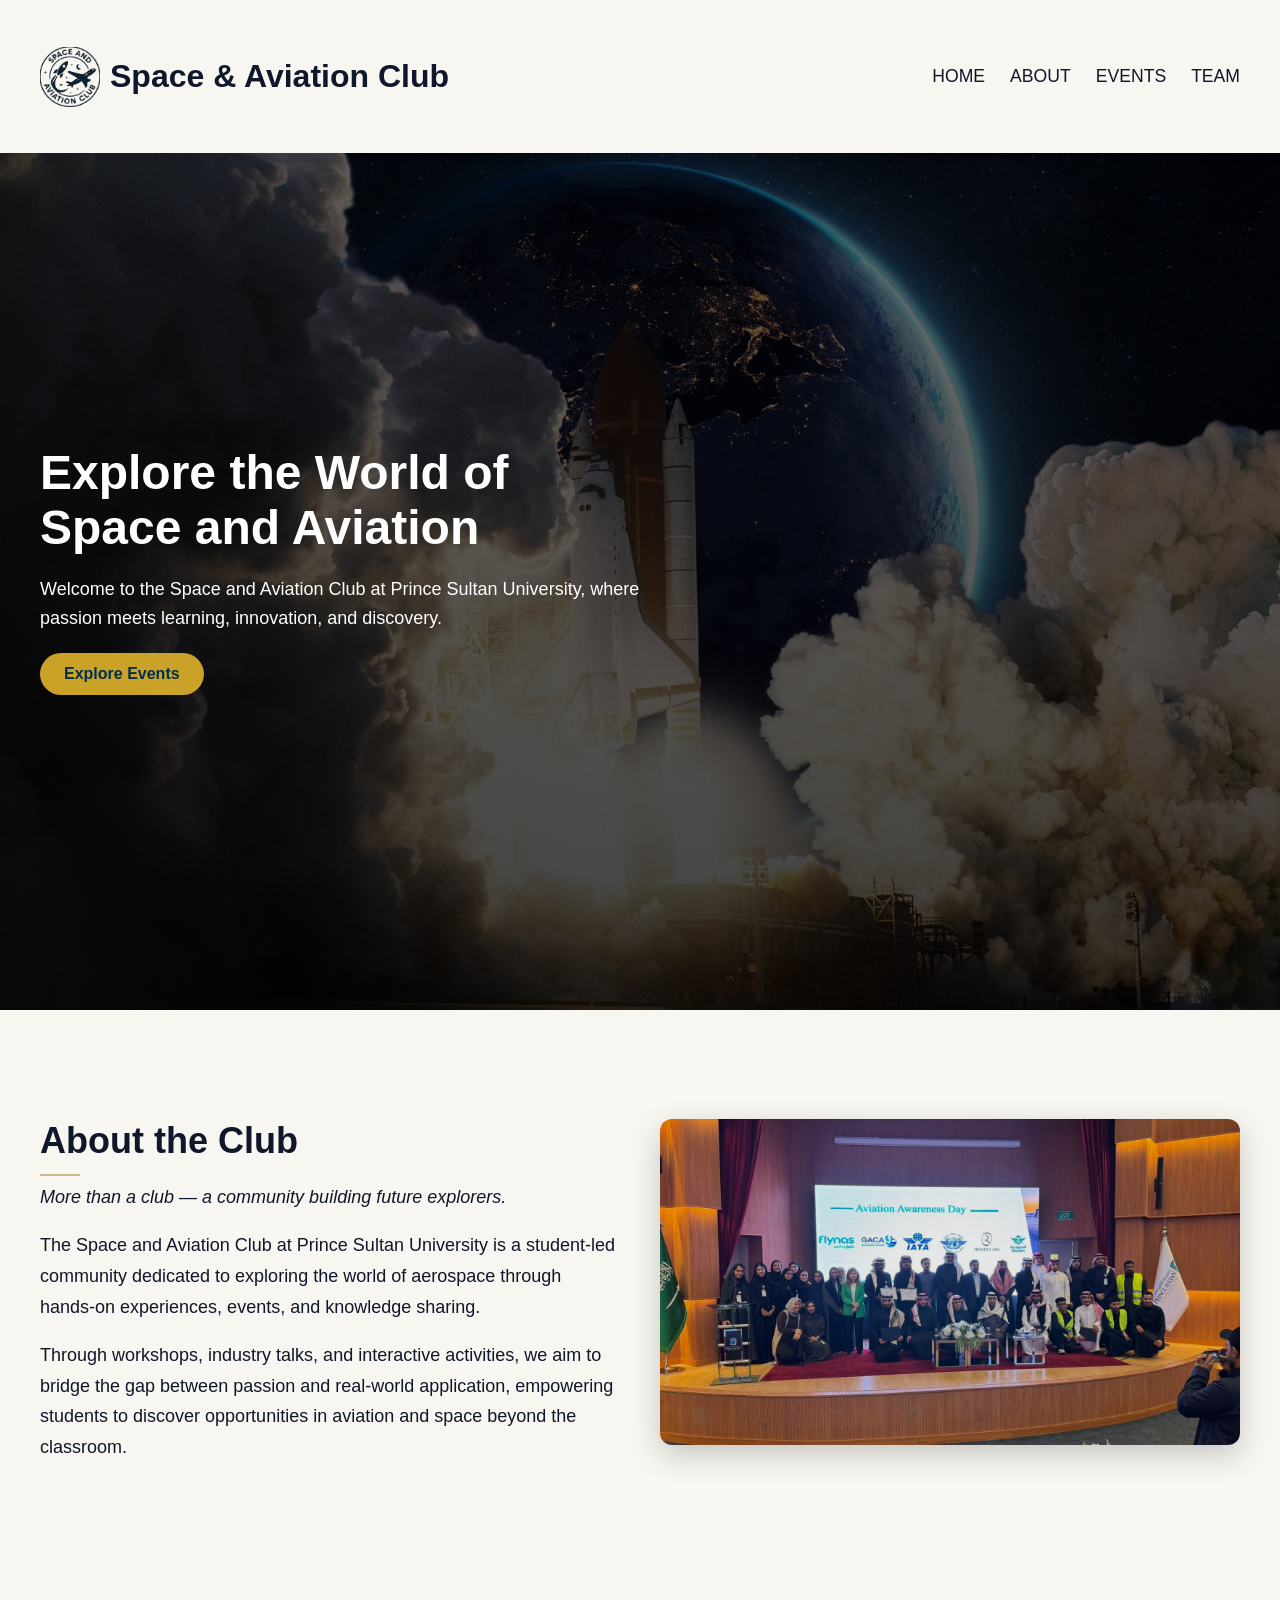
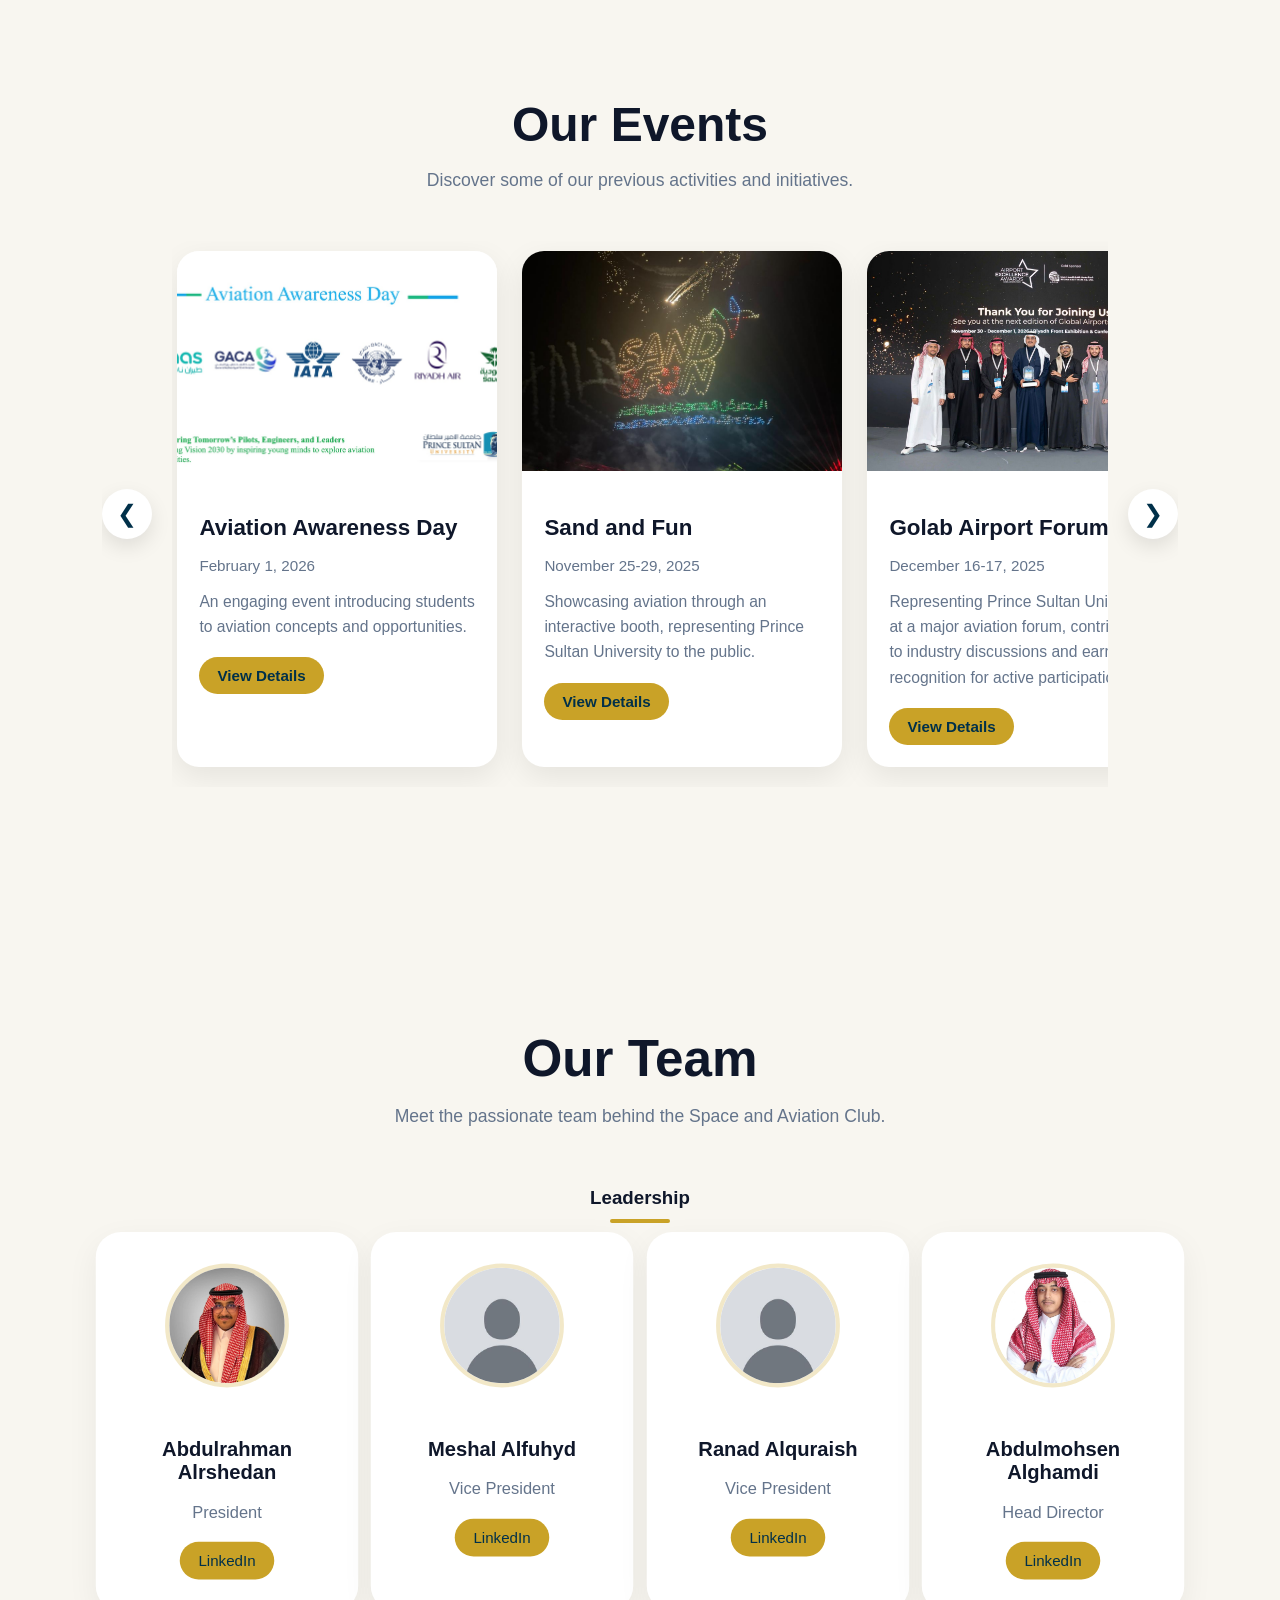
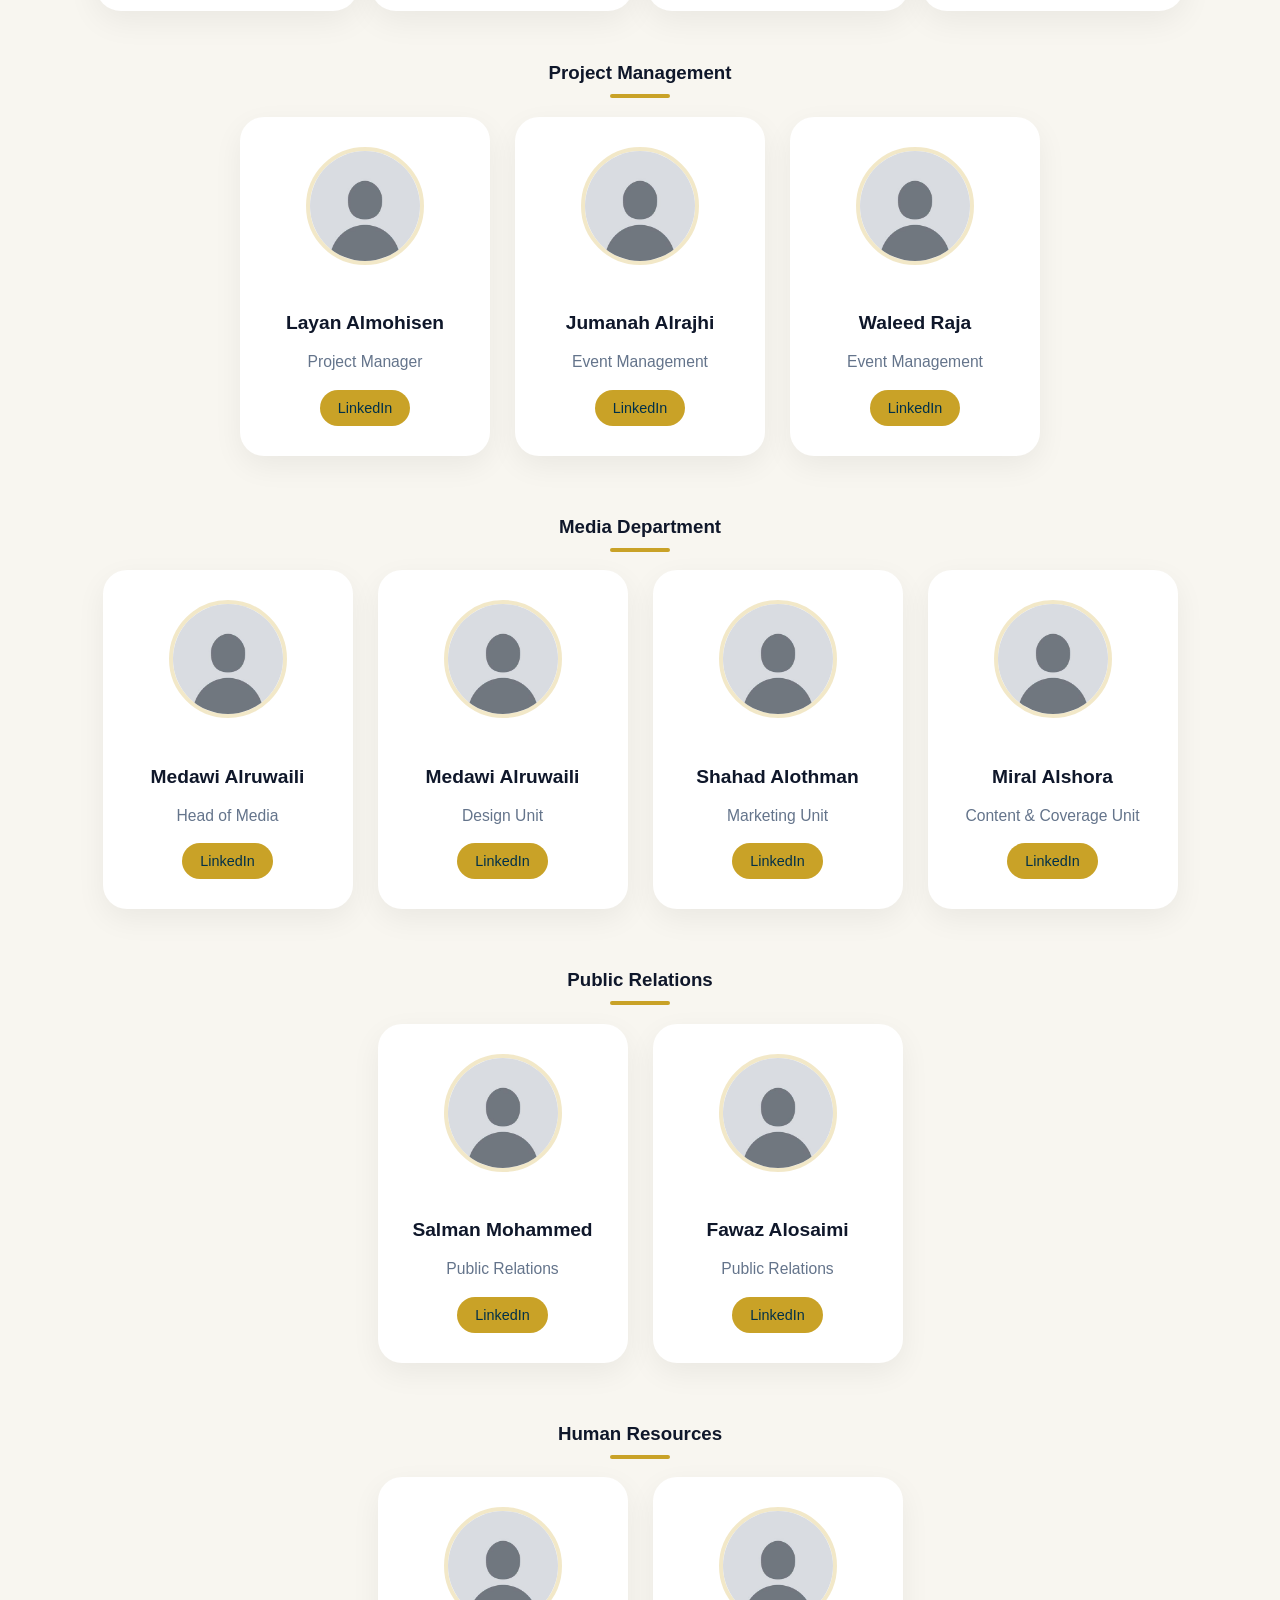
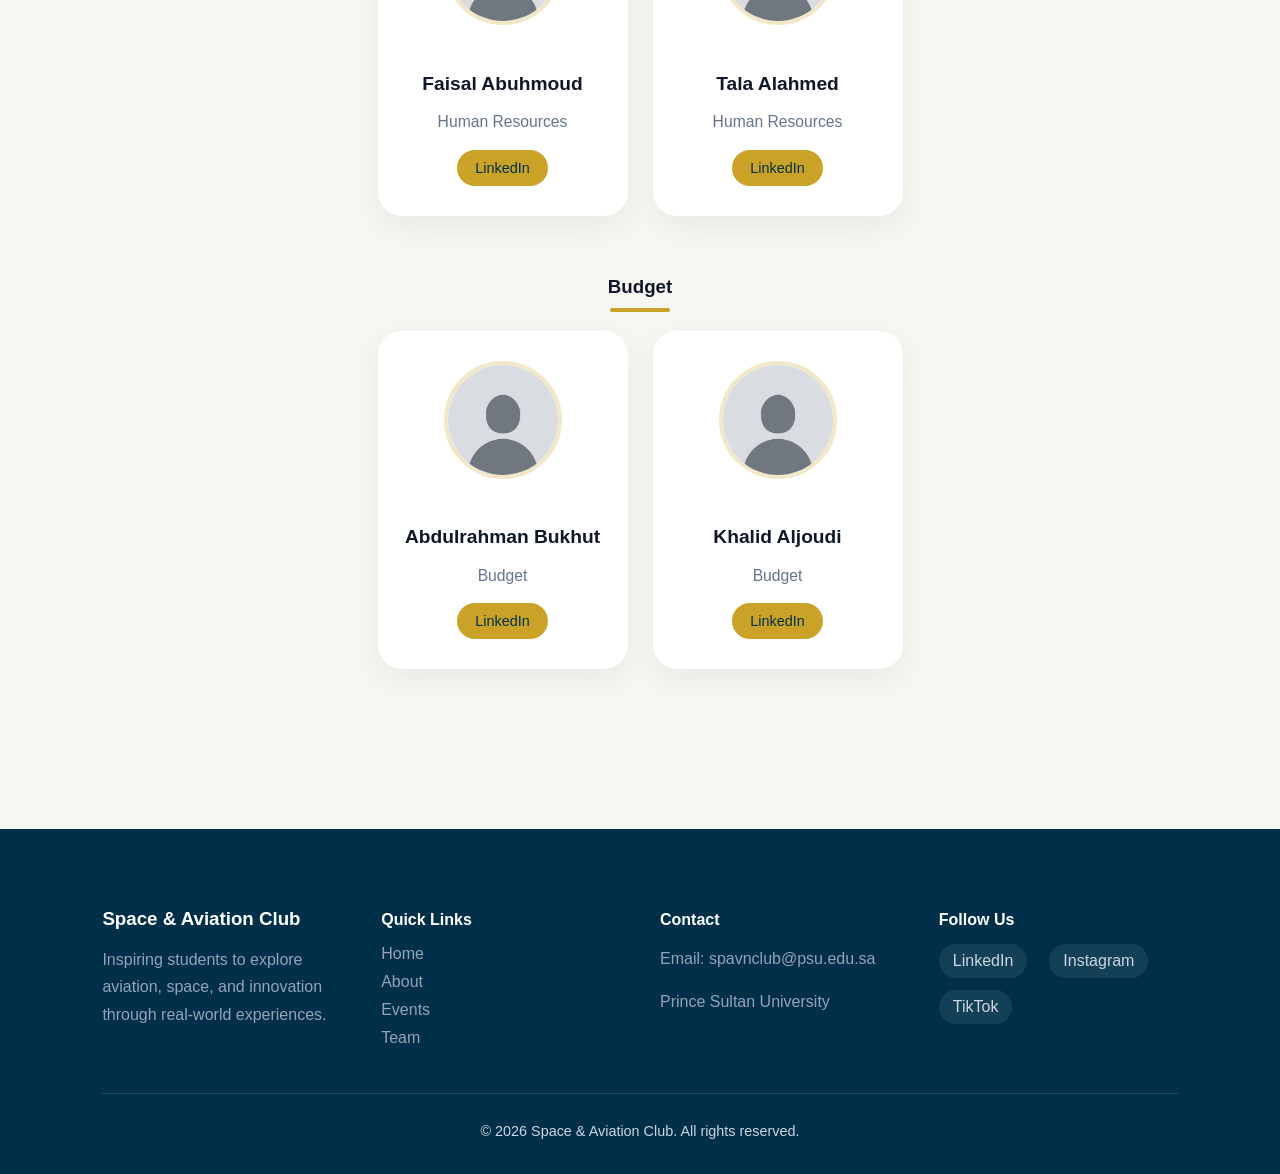
==== index.html @ d1fbcaea "Add files via upload" ====
<!DOCTYPE html>
<html lang="en">

<head>
    <meta charset="UTF-8">

    <meta name="viewport" content="width=device-width, initial-scale=1.0">
    <title>SPAVN-CLUB</title>
    <link rel="stylesheet" href="css/style.css">

</head>

<body>
    <header>
        <nav>
            <h1 class="site-title">
                <img src="images/Club's Logo org.png" alt="Space & Aviation Club Logo" class="site-logo">
                Space & Aviation Club
            </h1>

            <div class="menu-toggle" id="menu-toggle">
                ☰
            </div>

            <ul class="nav-links" id="nav-links">
                <li><a href="#hero">HOME</a></li>
                <li><a href="#about">ABOUT</a></li>
                <li><a href="#events">EVENTS</a></li>
                <li><a href="#team">TEAM</a></li>
            </ul>

        </nav>
    </header>

    <section id="hero">
        <div class="hero-content">
            <h2>Explore the World of Space and Aviation</h2>
            <p>
                Welcome to the Space and Aviation Club at Prince Sultan University,
                where passion meets learning, innovation, and discovery.
            </p>
            <a href="#events" class="btn">Explore Events</a>
        </div>
    </section>

    <section id="about">
        <div class="about-text hidden">
            <h2>About the Club</h2>

            <p class="tagline">
                More than a club — a community building future explorers.
            </p>

            <p>
                The Space and Aviation Club at Prince Sultan University is a student-led community dedicated to
                exploring the world of aerospace through hands-on experiences, events, and knowledge sharing.
            </p>

            <p>
                Through workshops, industry talks, and interactive activities, we aim to bridge the gap between passion
                and real-world application, empowering students to discover opportunities in aviation and space beyond
                the classroom.
            </p>
        </div>

        <div class="about-image hidden">
            <img src="images/main.jpeg" alt="About Space and Aviation Club">
        </div>
    </section>




    <section id="events" class="events-section c">
        <h2>Our Events</h2>
        <p class="section-subtitle">Discover some of our previous activities and initiatives.</p>

        <div class="events-wrapper">
            <button class="slider-btn prev-btn">&#10094;</button>

            <div class="events-track hidden">
                <a href="events/aviation-awareness-day.html" class="event-card">
                    <img src="images/poster awr.jpeg" alt="Aviation Awareness Day">
                    <div class="event-card-content">
                        <h3>Aviation Awareness Day</h3>
                        <p class="event-date">February 1, 2026</p>
                        <p class="event-description">
                            An engaging event introducing students to aviation concepts and opportunities.
                        </p>
                        <span class="event-link">View Details</span>
                    </div>
                </a>

                <a href="events/sand-fun.html" class="event-card">
                    <img src="images/sd2.jpeg" alt="Sand and Fun">
                    <div class="event-card-content">
                        <h3>Sand and Fun</h3>
                        <p class="event-date">November 25-29, 2025</p>
                        <p class="event-description">
                            Showcasing aviation through an interactive booth, representing Prince Sultan University to
                            the public. </p>
                        <span class="event-link">View Details</span>
                    </div>
                </a>

                <a href="events/airport-forum.html" class="event-card">
                    <img src="images/event1.jpeg" alt="Airport Forum">
                    <div class="event-card-content">
                        <h3>Golab Airport Forum</h3>
                        <p class="event-date">December 16-17, 2025</p>
                        <p class="event-description">
                            Representing Prince Sultan University at a major aviation forum, contributing to industry
                            discussions and earning recognition for active participation. </p>
                        <span class="event-link">View Details</span>
                    </div>
                </a>

                <a href="events/airport-visit.html" class="event-card">
                    <img src="images/airport.jpg" alt="Riyadh Airport Visit">
                    <div class="event-card-content">
                        <h3>King Khalid Airport Visit</h3>
                        <p class="event-date">November 11-12, 2025</p>
                        <p class="event-description">
                            Exploring airport operations with exclusive access to the control tower and key operational
                            facilities.
                        </p>
                        <span class="event-link">View Details</span>
                    </div>
                </a>
            </div>

            <button class="slider-btn next-btn">&#10095;</button>
        </div>
    </section>



    <section id="team" class="team-section ">
        <div class="team-header">
            <h2>Our Team</h2>
            <p class="section-subtitle">
                Meet the passionate team behind the Space and Aviation Club.
            </p>
        </div>

        <div class="team-group hidden">
            <h3 class="team-group-title">Leadership</h3>
            <div class="team-grid leadership-grid">
                <div class="team-card">
                    <img src="images/ee.jpeg" alt="President" class="team-avatar">
                    <h4>Abdulrahman Alrshedan</h4>
                    <p class="team-role">President</p>
                    <a href="https://www.linkedin.com/in/abdulrahman-alrshedan-b9b531368?utm_source=share&utm_campaign=share_via&utm_content=profile&utm_medium=ios_app"
                        target="_blank" class="linkedin-link">LinkedIn</a>
                </div>

                <div class="team-card">
                    <img src="images/team-placeholder.jpg" alt="Vice President" class="team-avatar">
                    <h4>Meshal Alfuhyd</h4>
                    <p class="team-role">Vice President</p>
                    <a href="#" target="_blank" class="linkedin-link">LinkedIn</a>
                </div>

                <div class="team-card">
                    <img src="images/team-placeholder.jpg" alt="Vice President" class="team-avatar">
                    <h4>Ranad Alquraish</h4>
                    <p class="team-role">Vice President</p>
                    <a href="#" target="_blank" class="linkedin-link">LinkedIn</a>
                </div>

                <div class="team-card">
                    <img src="images/Me.jpeg" alt="Head Director" class="team-avatar">
                    <h4>Abdulmohsen Alghamdi</h4>
                    <p class="team-role">Head Director</p>
                    <a href="https://www.linkedin.com/in/abdulmohsen-alghamdi-7312242b2" target="_blank"
                        class="linkedin-link">LinkedIn</a>
                </div>
            </div>
        </div>

        <div class="team-group hidden">
            <h3 class="team-group-title">Project Management</h3>
            <div class="team-grid">
                <div class="team-card">
                    <img src="images/team-placeholder.jpg" alt="Project Manager" class="team-avatar">
                    <h4>Layan Almohisen</h4>
                    <p class="team-role">Project Manager</p>
                    <a href="https://www.linkedin.com/in/layan-almohisen-ab3aa93a6/" target="_blank"
                        class="linkedin-link">LinkedIn</a>
                </div>

                <div class="team-card">
                    <img src="images/team-placeholder.jpg" alt="Event Management" class="team-avatar">
                    <h4>Jumanah Alrajhi</h4>
                    <p class="team-role">Event Management</p>
                    <a href="#" target="_blank" class="linkedin-link">LinkedIn</a>
                </div>

                <div class="team-card">
                    <img src="images/team-placeholder.jpg" alt="Event Management" class="team-avatar">
                    <h4>Waleed Raja</h4>
                    <p class="team-role">Event Management</p>
                    <a href="#" target="_blank" class="linkedin-link">LinkedIn</a>
                </div>
            </div>
        </div>

        <div class="team-group hidden">
            <h3 class="team-group-title">Media Department</h3>
            <div class="team-grid">
                <div class="team-card">
                    <img src="images/team-placeholder.jpg" alt="Head of Media" class="team-avatar">
                    <h4>Medawi Alruwaili</h4>
                    <p class="team-role">Head of Media</p>
                    <a href="#" target="_blank" class="linkedin-link">LinkedIn</a>
                </div>

                <div class="team-card">
                    <img src="images/team-placeholder.jpg" alt="Design Unit" class="team-avatar">
                    <h4>Medawi Alruwaili</h4>
                    <p class="team-role">Design Unit</p>
                    <a href="#" target="_blank" class="linkedin-link">LinkedIn</a>
                </div>

                <div class="team-card">
                    <img src="images/team-placeholder.jpg" alt="Marketing Unit" class="team-avatar">
                    <h4>Shahad Alothman</h4>
                    <p class="team-role">Marketing Unit</p>
                    <a href="#" target="_blank" class="linkedin-link">LinkedIn</a>
                </div>

                <div class="team-card">
                    <img src="images/team-placeholder.jpg" alt="Content and Coverage Unit" class="team-avatar">
                    <h4>Miral Alshora</h4>
                    <p class="team-role">Content & Coverage Unit</p>
                    <a href=" https://www.linkedin.com/in/miral-alshora-6906b33a5?utm_source=share_via&utm_content=profile&utm_medium=member_ios"
                        target="_blank" class="linkedin-link">LinkedIn</a>
                </div>
            </div>
        </div>

        <div class="team-group hidden">
            <h3 class="team-group-title">Public Relations</h3>
            <div class="team-grid">
                <div class="team-card">
                    <img src="images/team-placeholder.jpg" alt="Public Relations" class="team-avatar">
                    <h4>Salman Mohammed</h4>
                    <p class="team-role">Public Relations</p>
                    <a href="#" target="_blank" class="linkedin-link">LinkedIn</a>
                </div>

                <div class="team-card">
                    <img src="images/team-placeholder.jpg" alt="Public Relations" class="team-avatar">
                    <h4>Fawaz Alosaimi</h4>
                    <p class="team-role">Public Relations</p>
                    <a href="#" target="_blank" class="linkedin-link">LinkedIn</a>
                </div>
            </div>
        </div>

        <div class="team-group hidden">
            <h3 class="team-group-title">Human Resources</h3>
            <div class="team-grid">
                <div class="team-card">
                    <img src="images/team-placeholder.jpg" alt="Human Resources" class="team-avatar">
                    <h4>Faisal Abuhmoud</h4>
                    <p class="team-role">Human Resources</p>
                    <a href="#" target="_blank" class="linkedin-link">LinkedIn</a>
                </div>

                <div class="team-card">
                    <img src="images/team-placeholder.jpg" alt="Human Resources" class="team-avatar">
                    <h4>Tala Alahmed</h4>
                    <p class="team-role">Human Resources</p>
                    <a href="#" target="_blank" class="linkedin-link">LinkedIn</a>
                </div>
            </div>
        </div>

        <div class="team-group hidden">
            <h3 class="team-group-title">Budget</h3>
            <div class="team-grid">
                <div class="team-card">
                    <img src="images/team-placeholder.jpg" alt="Budget" class="team-avatar">
                    <h4>Abdulrahman Bukhut</h4>
                    <p class="team-role">Budget</p>
                    <a href="#" target="_blank" class="linkedin-link">LinkedIn</a>
                </div>

                <div class="team-card">
                    <img src="images/team-placeholder.jpg" alt="Budget" class="team-avatar">
                    <h4>Khalid Aljoudi</h4>
                    <p class="team-role">Budget</p>
                    <a href="#" target="_blank" class="linkedin-link">LinkedIn</a>
                </div>
            </div>
        </div>


    </section>
    <footer class="footer">
        <div class="footer-container">

            <div class="footer-col">
                <h3>Space & Aviation Club</h3>
                <p>
                    Inspiring students to explore aviation, space, and innovation through real-world experiences.
                </p>
            </div>

            <div class="footer-col">
                <h4>Quick Links</h4>
                <ul>
                    <li><a href="#hero">Home</a></li>
                    <li><a href="#about">About</a></li>
                    <li><a href="#events">Events</a></li>
                    <li><a href="#team">Team</a></li>
                </ul>
            </div>

            <div class="footer-col">
                <h4>Contact</h4>
                <p>Email: spavnclub@psu.edu.sa</p>
                <p>Prince Sultan University</p>
            </div>

            <div class="footer-col">
                <h4>Follow Us</h4>
                <div class="social-links">
                    <a href="https://www.linkedin.com/company/105137991" target="_blank" class="linkedIn">LinkedIn</a>
                    <a href="https://www.instagram.com/spavn.club?igsh=MXRrZzl1NjF4Mmxhbw==" target="_blank"
                        class="instagram">Instagram</a>
                    <a href="https://www.tiktok.com/@spavn.psu?_r=1&_t=ZS-95IEmHcjS3E" target="_blank"
                        class="tiktok">TikTok</a>
                </div>
            </div>

        </div>

        <div class="footer-bottom">
            <p>© 2026 Space & Aviation Club. All rights reserved.</p>
        </div>
    </footer>
    <script src="JS/script.js"></script>
</body>

</html>
---- css/style.css ----
:root {
  --primary: #003049;
  --bg-main: #FDF0D5;
  --accent: #C9A227;

  --text-dark: #0f172a;
  --text-light: #ffffff;
  --muted: #64748b;

  --card-bg: #ffffff;
  --section-bg: #f8f6f0;
  --footer-text: #e2e8f0;
  --footer-muted: #cbd5e1;
  --footer-soft: #94a3b8;
  --footer-border: rgba(255, 255, 255, 0.12);

  --shadow-soft: 0 10px 30px rgba(0, 0, 0, 0.08);
  --shadow-hover: 0 18px 35px rgba(0, 0, 0, 0.12);
}

.event-highlight {
  background: #f8f6f0;
  border-left: 4px solid #cbb98a;
  padding: 15px;
  margin: 20px 0;
  font-weight: 500;
}


.tagline {
  font-size: 1.1rem;
  font-weight: 500;
  color: #cbb98a;
  margin: 10px 0 25px;
  position: relative;
  font-style: italic;
}

.tagline::before {
  content: "";
  width: 40px;
  height: 2px;
  background: #cbb98a;
  position: absolute;
  top: -8px;
  left: 0;
}


nav {
  display: flex;
  justify-content: space-between;
  align-items: center;
  padding: 20px 40px;
  position: relative;
}

.site-title {
  display: flex;
  align-items: center;
  gap: 15px;
  font-size: 2rem;
  color: var(--text-dark);
}

.site-logo {
  width: 70px;
}

.nav-links {
  display: flex;
  gap: 25px;
  list-style: none;
}

.nav-links a {
  text-decoration: none;
  color: var(--text-dark);
  font-size: 1.1rem;
}

.menu-toggle {
  display: none;
  font-size: 2rem;
  cursor: pointer;
}
@media (max-width: 768px) {

  .menu-toggle {
    display: block;
  }

  .nav-links {
    display: none;
    flex-direction: column;
    position: absolute;
    top: 100%;
    right: 20px;
    background: #f8f6f0;
    padding: 20px;
    border-radius: 12px;
    width: 200px;
    gap: 15px;
    box-shadow: 0 10px 25px rgba(0,0,0,0.08);
  }

  .nav-links.active {
    display: flex;
  }

}


.hidden {
  opacity: 0;
  transform: translateY(30px);
}

.show {
  opacity: 1;
  transform: translateY(0);
  transition: all 0.6s ease;
}

nav {
  position: fixed;
  top: 0;
  left: 0;
  right: 0;
  width: 100%;
  box-sizing: border-box;
  z-index: 1000;
  background-color: var(--bg-main);
  box-shadow: 0 2px 10px rgba(0,0,0,0.05);
  padding: 20px 40px;
}

body {
  padding-top: 90px;
}

nav.scrolled {
   background-color: rgba(248, 246, 240, 0.85);
  backdrop-filter: blur(10px);
  box-shadow: 0 4px 20px rgba(0,0,0,0.08)
}
nav {
  transition: all 0.3s ease;
}


html {
  scroll-behavior: smooth;
}

body {
  margin: 0;
  font-family: Arial, sans-serif;
  background-color: var(--section-bg);
  color: var(--text-dark);
}

.site-title {
  display: flex;
  align-items: center;
  gap: 10px;
}

.site-logo {
  width: 60px;
  height: 60px;
  object-fit: contain;
}

ul {
  list-style: none;
  padding: 0;
}

nav ul {
  display: flex;
  gap: 20px;
}

a {
  text-decoration: none;
  color: var(--text-dark);
}

nav {
  display: flex;
  justify-content: space-between;
  align-items: center;
  padding: 20px 40px;
  background-color: var(--section-bg);
  
}

nav h1 {
  font-size: 24px;
  color: var(--primary);
}

nav a:hover {
  color: var(--accent);
}

#hero {
  padding: 100px 40px;
  min-height: 80vh;
  display: flex;
  align-items: center;
  background:
linear-gradient(rgba(0,0,0,0.55), rgba(0,0,0,0.75)),
    url("../images/hero.jpg");
  background-size: cover;
  background-position: center;
  color: var(--text-light);
}

.hero-content {
  max-width: 600px;
}

.hero-content h2 {
  font-size: 48px;
  margin-bottom: 20px;
}

.hero-content p {
  font-size: 18px;
  line-height: 1.6;
  margin-bottom: 20px;
}

.btn {
  display: inline-block;
  text-decoration: none;
  background-color: var(--accent);
  color: var(--primary);
  border-radius: 999px;
  padding: 12px 24px;
  font-weight: 600;
  transition: 0.3s;
}

.btn:hover {
  background-color: var(--primary);
  color: var(--text-light);
  transform: scale(1.05);
}

#about {
  display: flex;
  justify-content: space-between;
  align-items: center;
  gap: 40px;
  padding: 80px 40px;
}

.about-text {
  flex: 1;
}

.about-text h2 {
  font-size: 36px;
  margin-bottom: 20px;
  color: var(--text-dark);
}

.about-text p {
  font-size: 18px;
  line-height: 1.7;
  margin-bottom: 15px;
  color: var(--text-dark);
}

.about-image {
  flex: 1;
}

.about-image img {
  width: 100%;
  border-radius: 12px;
  filter: brightness(0.9);
  box-shadow: 0 10px 30px rgba(0, 0, 0, 0.2);
}

/* ======================
   Events Section
====================== */

.events-section {
  padding: 100px 8%;
  background: var(--section-bg);
}

.events-section h2 {
  text-align: center;
  font-size: 3rem;
  margin-bottom: 15px;
  color: var(--text-dark);
}

.section-subtitle {
  text-align: center;
  font-size: 1.1rem;
  color: var(--muted);
  margin-bottom: 50px;
}

.events-wrapper {
  display: flex;
  align-items: center;
  gap: 20px;
  overflow: hidden;
}

.events-track {
  display: flex;
  gap: 25px;
  overflow-x: auto;
  scroll-behavior: smooth;
  flex: 1;
  min-width: 0;
  padding: 10px 5px 20px;
}

.events-track::-webkit-scrollbar {
  height: 8px;
}

.events-track::-webkit-scrollbar-thumb {
  background: #cbb98a;
  border-radius: 20px;
}

.event-card {
  min-width: 320px;
  max-width: 320px;
  background: var(--card-bg);
  border-radius: 22px;
  overflow: hidden;
  text-decoration: none;
  color: inherit;
  box-shadow: var(--shadow-soft);
  transition: transform 0.3s ease, box-shadow 0.3s ease;
  flex-shrink: 0;
}

.event-card:hover {
  transform: translateY(-10px) scale(1.02);
  box-shadow: var(--shadow-hover);
}

.event-card img {
  width: 100%;
  height: 220px;
  object-fit: cover;
  display: block;
}

.event-card-content {
  padding: 22px;
}

.event-card-content h3 {
  font-size: 1.4rem;
  margin-bottom: 10px;
  color: var(--text-dark);
}

.event-date {
  font-size: 0.95rem;
  color: var(--muted);
  margin-bottom: 12px;
}

.event-description {
  font-size: 0.98rem;
  line-height: 1.6;
  color: var(--muted);
  margin-bottom: 18px;
}

.event-link {
  display: inline-block;
  padding: 10px 18px;
  border-radius: 999px;
  background-color: var(--accent);
  color: var(--primary);
  font-weight: 600;
  font-size: 0.95rem;
  transition: 0.3s;
}

.event-link:hover {
  background-color: var(--primary);
  color: var(--text-light);
  transform: scale(1.05);
}

.slider-btn {
  width: 50px;
  height: 50px;
  border: none;
  border-radius: 50%;
  background: var(--card-bg);
  color: var(--primary);
  font-size: 1.5rem;
  cursor: pointer;
  box-shadow: 0 8px 20px rgba(0, 0, 0, 0.1);
  transition: 0.3s ease;
}

.slider-btn:hover {
  background: var(--primary);
  color: var(--text-light);
}

@media (max-width: 768px) {
  .events-section h2 {
    font-size: 2.2rem;
  }

  .event-card {
    min-width: 270px;
    max-width: 270px;
  }

  .slider-btn {
    display: none;
  }
}

/* ======================
   event pages
====================== */

.event-details-page {
  padding: 100px 8%;
  background: var(--section-bg);
}

.event-details-container {
  max-width: 1000px;
  margin: 0 auto;
}

.back-link {
  display: inline-block;
  margin-bottom: 20px;
  text-decoration: none;
  color: var(--primary);
  font-weight: 600;
  transition: 0.3s ease;
}

.back-link:hover {
  color: var(--accent);
}

.event-tag {
  display: inline-block;
  background: rgba(201, 162, 39, 0.15);
  color: var(--primary);
  font-size: 0.9rem;
  font-weight: 600;
  padding: 8px 16px;
  border-radius: 999px;
  margin-bottom: 20px;
}

.event-details-page h1 {
  font-size: 3rem;
  color: var(--text-dark);
  margin-bottom: 15px;
}

.event-intro {
  font-size: 1.1rem;
  line-height: 1.8;
  color: var(--muted);
  margin-bottom: 35px;
  max-width: 800px;
}

.event-hero-image {
  width: 100%;
  height: 500px;
  object-fit: cover;
  border-radius: 24px;
  display: block;
  margin-bottom: 35px;
  box-shadow: var(--shadow-soft);
}

.event-info-box {
  display: grid;
  grid-template-columns: repeat(3, 1fr);
  gap: 20px;
  background: var(--card-bg);
  border-radius: 22px;
  padding: 30px;
  box-shadow: 0 10px 30px rgba(0, 0, 0, 0.06);
  margin-bottom: 45px;
}

.info-item h3 {
  font-size: 1rem;
  color: var(--muted);
  margin-bottom: 8px;
}

.info-item p {
  font-size: 1.05rem;
  color: var(--text-dark);
  font-weight: 600;
}

.event-description-section {
  margin-bottom: 55px;
}

.event-description-section h2,
.event-gallery-section h2,
.related-events-section h2 {
  font-size: 2rem;
  color: var(--text-dark);
  margin-bottom: 20px;
}

.event-description-section p {
  font-size: 1.05rem;
  line-height: 1.9;
  color: var(--muted);
  margin-bottom: 18px;
}

.event-gallery-section {
  margin-bottom: 60px;
}

.event-gallery-grid {
  display: grid;
  grid-template-columns: repeat(3, 1fr);
  gap: 20px;
}

.event-gallery-grid img {
  width: 100%;
  height: 230px;
  object-fit: cover;
  border-radius: 18px;
  box-shadow: var(--shadow-soft);
  transition: transform 0.3s ease;
}

.event-gallery-grid img:hover {
  transform: scale(1.03);
}

.related-events-grid {
  display: grid;
  grid-template-columns: repeat(2, 1fr);
  gap: 25px;
}

.related-event-card {
  display: block;
  background: var(--card-bg);
  border-radius: 22px;
  overflow: hidden;
  text-decoration: none;
  color: inherit;
  box-shadow: var(--shadow-soft);
  transition: transform 0.3s ease, box-shadow 0.3s ease;
}

.related-event-card:hover {
  transform: translateY(-6px);
  box-shadow: var(--shadow-hover);
}

.related-event-card img {
  width: 100%;
  height: 220px;
  object-fit: cover;
  display: block;
}

.related-event-content {
  padding: 20px;
}

.related-event-content h3 {
  font-size: 1.2rem;
  color: var(--text-dark);
  margin-bottom: 10px;
}

.related-event-content p {
  color: var(--muted);
  line-height: 1.6;
}

@media (max-width: 900px) {
  .event-info-box {
    grid-template-columns: 1fr;
  }

  .event-gallery-grid {
    grid-template-columns: 1fr 1fr;
  }

  .related-events-grid {
    grid-template-columns: 1fr;
  }

  .event-details-page h1 {
    font-size: 2.3rem;
  }

  .event-hero-image {
    height: 380px;
  }
}

@media (max-width: 600px) {
  .event-details-page {
    padding: 80px 5%;
  }

  .event-gallery-grid {
    grid-template-columns: 1fr;
  }

  .event-details-page h1 {
    font-size: 2rem;
  }

  .event-hero-image {
    height: 260px;
  }
}

/* ======================
   team section
====================== */

.leadership-grid .team-card {
  transform: scale(1.05);
}

.team-section {
  padding: 100px 8%;
  background: var(--section-bg);
}

.team-header {
  text-align: center;
  margin-bottom: 60px;
}

.team-header h2 {
  font-size: 3.2rem;
  color: var(--text-dark);
  margin-bottom: 15px;
}

.team-group {
  margin-bottom: 60px;
}

.team-group-title {
  text-align: center;
  border-left: none;
  padding-left: 0;
  position: relative;
  color: var(--text-dark);
}

.team-group-title::after {
  content: "";
  display: block;
  width: 60px;
  height: 4px;
  background: var(--accent);
  margin: 10px auto 0;
  border-radius: 10px;
}

.team-grid {
  display: grid;
  grid-template-columns: repeat(auto-fit, minmax(250px, 250px));
  justify-content: center;
  gap: 25px;
}

.leadership-grid {
  grid-template-columns: repeat(4, 1fr);
}

.team-card {
  background: var(--card-bg);
  border-radius: 24px;
  padding: 30px 20px;
  text-align: center;
  box-shadow: 0 10px 30px rgba(0, 0, 0, 0.06);
  transition: transform 0.3s ease, box-shadow 0.3s ease;
}

.team-card:hover {
  transform: translateY(-10px) scale(1.02);
  box-shadow: var(--shadow-hover);
}

.team-avatar {
  width: 110px;
  height: 110px;
  object-fit: cover;
  border-radius: 50%;
  margin-bottom: 18px;
  border: 4px solid rgba(201, 162, 39, 0.25);
}

.team-card h4 {
  font-size: 1.2rem;
  color: var(--text-dark);
  margin-bottom: 8px;
}

.team-role {
  font-size: 0.98rem;
  color: var(--muted);
  margin-bottom: 16px;
  line-height: 1.5;
}

.linkedin-link {
  display: inline-block;
  text-decoration: none;
  background-color: var(--accent);
  color: var(--primary);
  padding: 10px 18px;
  border-radius: 999px;
   font-size: 0.9rem;
  transition: 0.3s ease;
}

.linkedin-link:hover {
  background-color: var(--primary);
  color: var(--text-light);
  transform: scale(1.05);
}

@media (max-width: 1100px) {
  .team-grid,
  .leadership-grid {
    grid-template-columns: repeat(3, 1fr);
  }
}

@media (max-width: 800px) {
  .team-header h2 {
    font-size: 2.5rem;
  }

  .team-grid,
  .leadership-grid {
    grid-template-columns: repeat(2, 1fr);
  }
}

@media (max-width: 550px) {
  .team-section {
    padding: 80px 5%;
  }

  .team-header h2 {
    font-size: 2rem;
  }

  .team-grid,
  .leadership-grid {
    grid-template-columns: 1fr;
  }

  .team-group-title {
    font-size: 1.5rem;
  }
}

/*================
footer
==================*/

.footer {
  background: var(--primary);
  color: var(--footer-text);
  padding: 60px 8% 20px;
}

.social-links {
  display: flex;
  flex-wrap: wrap;
  gap: 12px;
  align-items: center;
}

.footer-container {
  display: grid;
  grid-template-columns: repeat(4, 1fr);
  gap: 40px;
  margin-bottom: 30px;
}

.footer-col h3,
.footer-col h4 {
  color: var(--text-light);
  margin-bottom: 15px;
}

.footer-col p {
  color: var(--footer-soft);
  line-height: 1.7;
}

.footer-col ul {
  list-style: none;
  padding: 0;
}

.footer-col ul li {
  margin-bottom: 10px;
}

.footer-col ul li a {
  text-decoration: none;
  color: var(--footer-soft);
  transition: 0.3s;
}

.footer-col ul li a:hover {
  color: var(--text-light);
}

.social-links a {
  display: inline-block;
  margin-right: 10px;
  text-decoration: none;
  color: var(--footer-muted);
  background: rgba(255, 255, 255, 0.08);
  padding: 8px 14px;
  border-radius: 999px;
  transition: 0.3s;
}

.social-links a:hover {
  background: var(--accent);
  color: var(--text-light);
}

.footer-bottom {
  border-top: 1px solid var(--footer-border);
  text-align: center;
  padding-top: 15px;
  font-size: 0.9rem;
  color: var(--footer-muted);
}

/* Responsive */
@media (max-width: 900px) {
  .footer-container {
    grid-template-columns: repeat(2, 1fr);
  }
}

@media (max-width: 600px) {
  .footer-container {
    grid-template-columns: 1fr;
  }
}

.social-links a.tiktok:hover {
  background: linear-gradient(135deg, #000000, #ff0050);
  color: #ffffff;
}

.social-links a.linkedin:hover {
  background: #0077b5;
}

.social-links a.instagram:hover {
  background: linear-gradient(45deg, #feda75, #d62976, #962fbf);
}

.hidden {
  opacity: 0;
  transform: translateY(40px);
  transition: all 0.8s ease;
}

.show {
  opacity: 1;
  transform: translateY(0);
}

@media (max-width: 768px) {

  body {
    overflow-x: hidden;
  }

  .events-grid,
  .team-grid {
    grid-template-columns: 1fr;
  }

  .container,
  .hero-content,
  .about-content {
    flex-direction: column;
    text-align: center;
    align-items: center;
  }

  h1 {
    font-size: 2rem;
  }

  h2 {
    font-size: 1.5rem;
  }

  p {
    font-size: 0.95rem;
  }

  section {
    padding: 60px 20px;
  }

  nav ul {
    flex-direction: column;
    gap: 10px;
  }

}

@media (max-width: 768px) {

  .about-content {
    display: flex;
    flex-direction: column !important;
    align-items: flex-start;
    gap: 20px;
  }

  .about-text,
  .about-image {
    width: 100% !important;
  }

  .about-text p {
    line-height: 1.8;
    font-size: 1rem;
  }

  .about-image img {
    width: 100% !important;
    height: auto;
    margin-top: 20px;
    border-radius: 20px;
  }

}
@media (max-width: 768px) {

  #about {
    flex-direction: column;
    align-items: flex-start;
    padding: 60px 20px;
  }

  .about-text,
  .about-image {
    width: 100%;
  }

  .about-text h2 {
    font-size: 2.2rem;
  }

  .about-text p {
    font-size: 1rem;
    line-height: 1.8;
  }

  .about-image img {
    width: 100%;
    margin-top: 20px;
  }

}
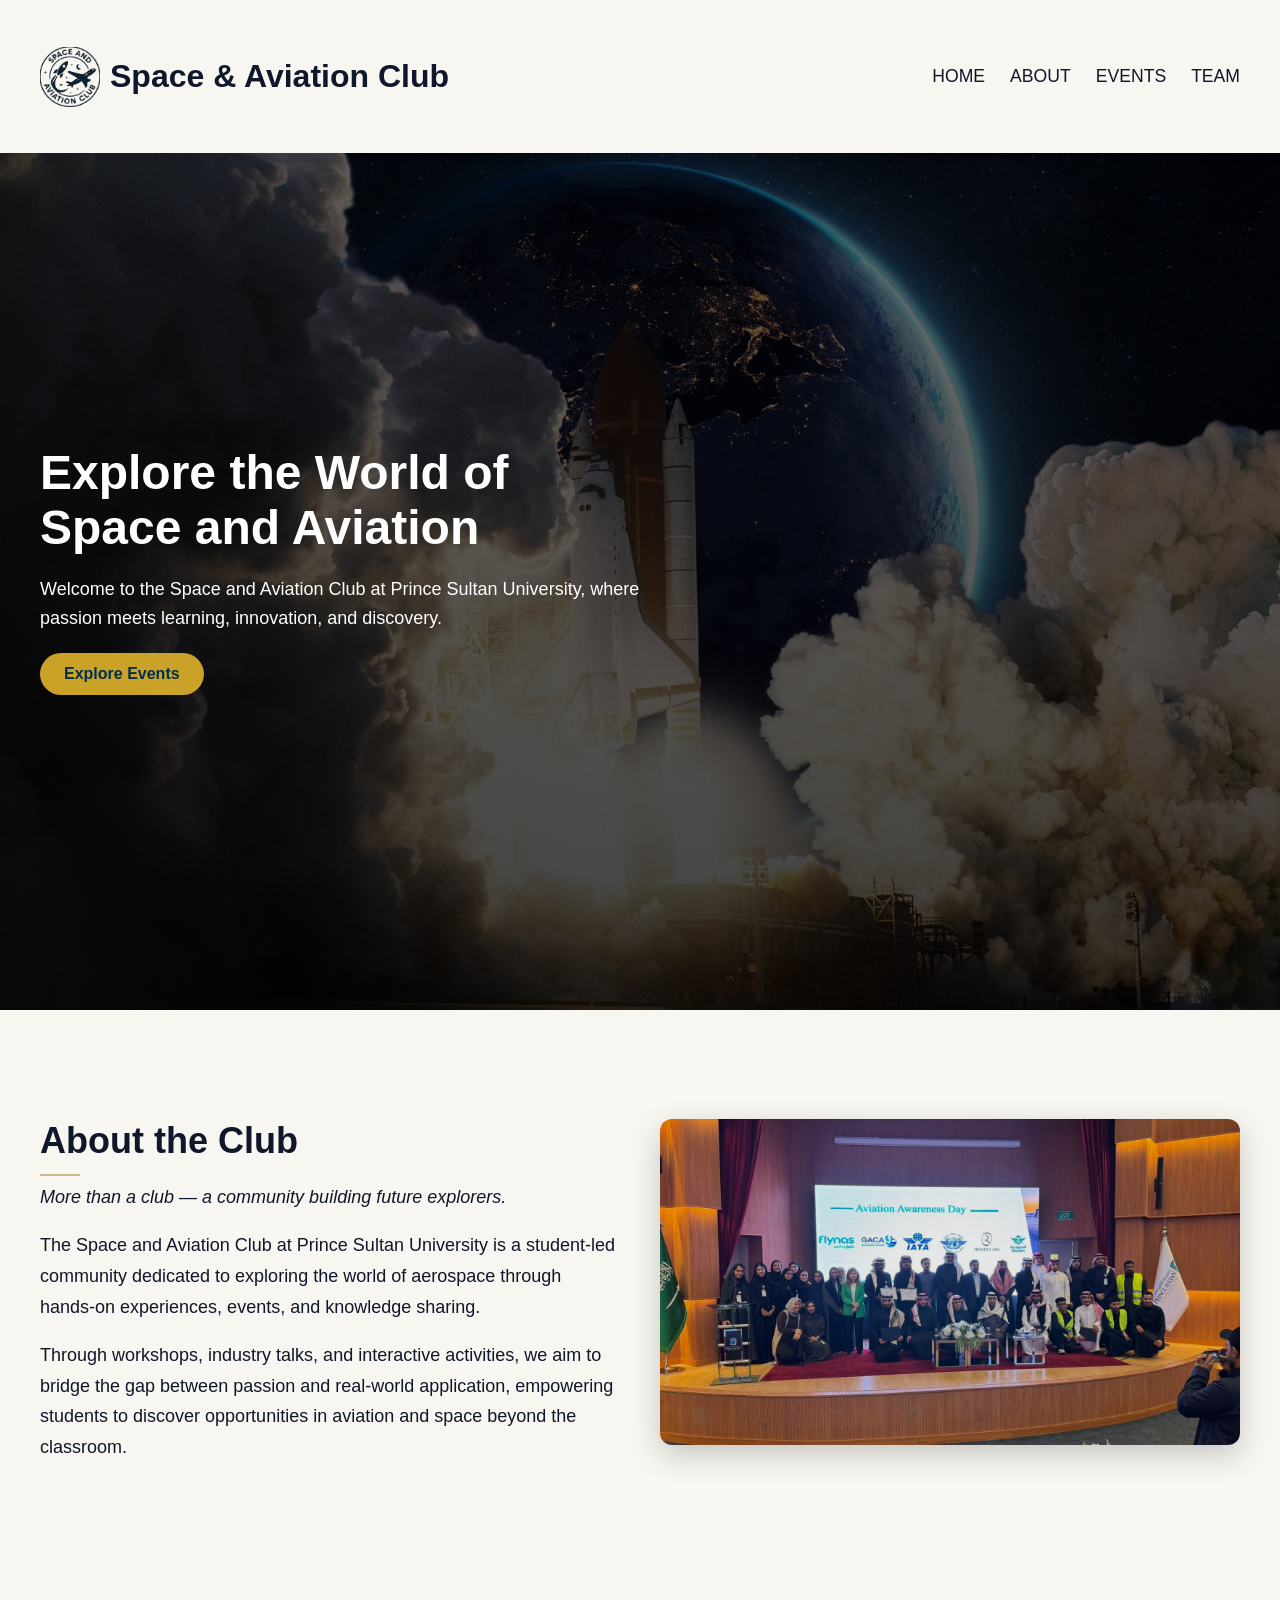
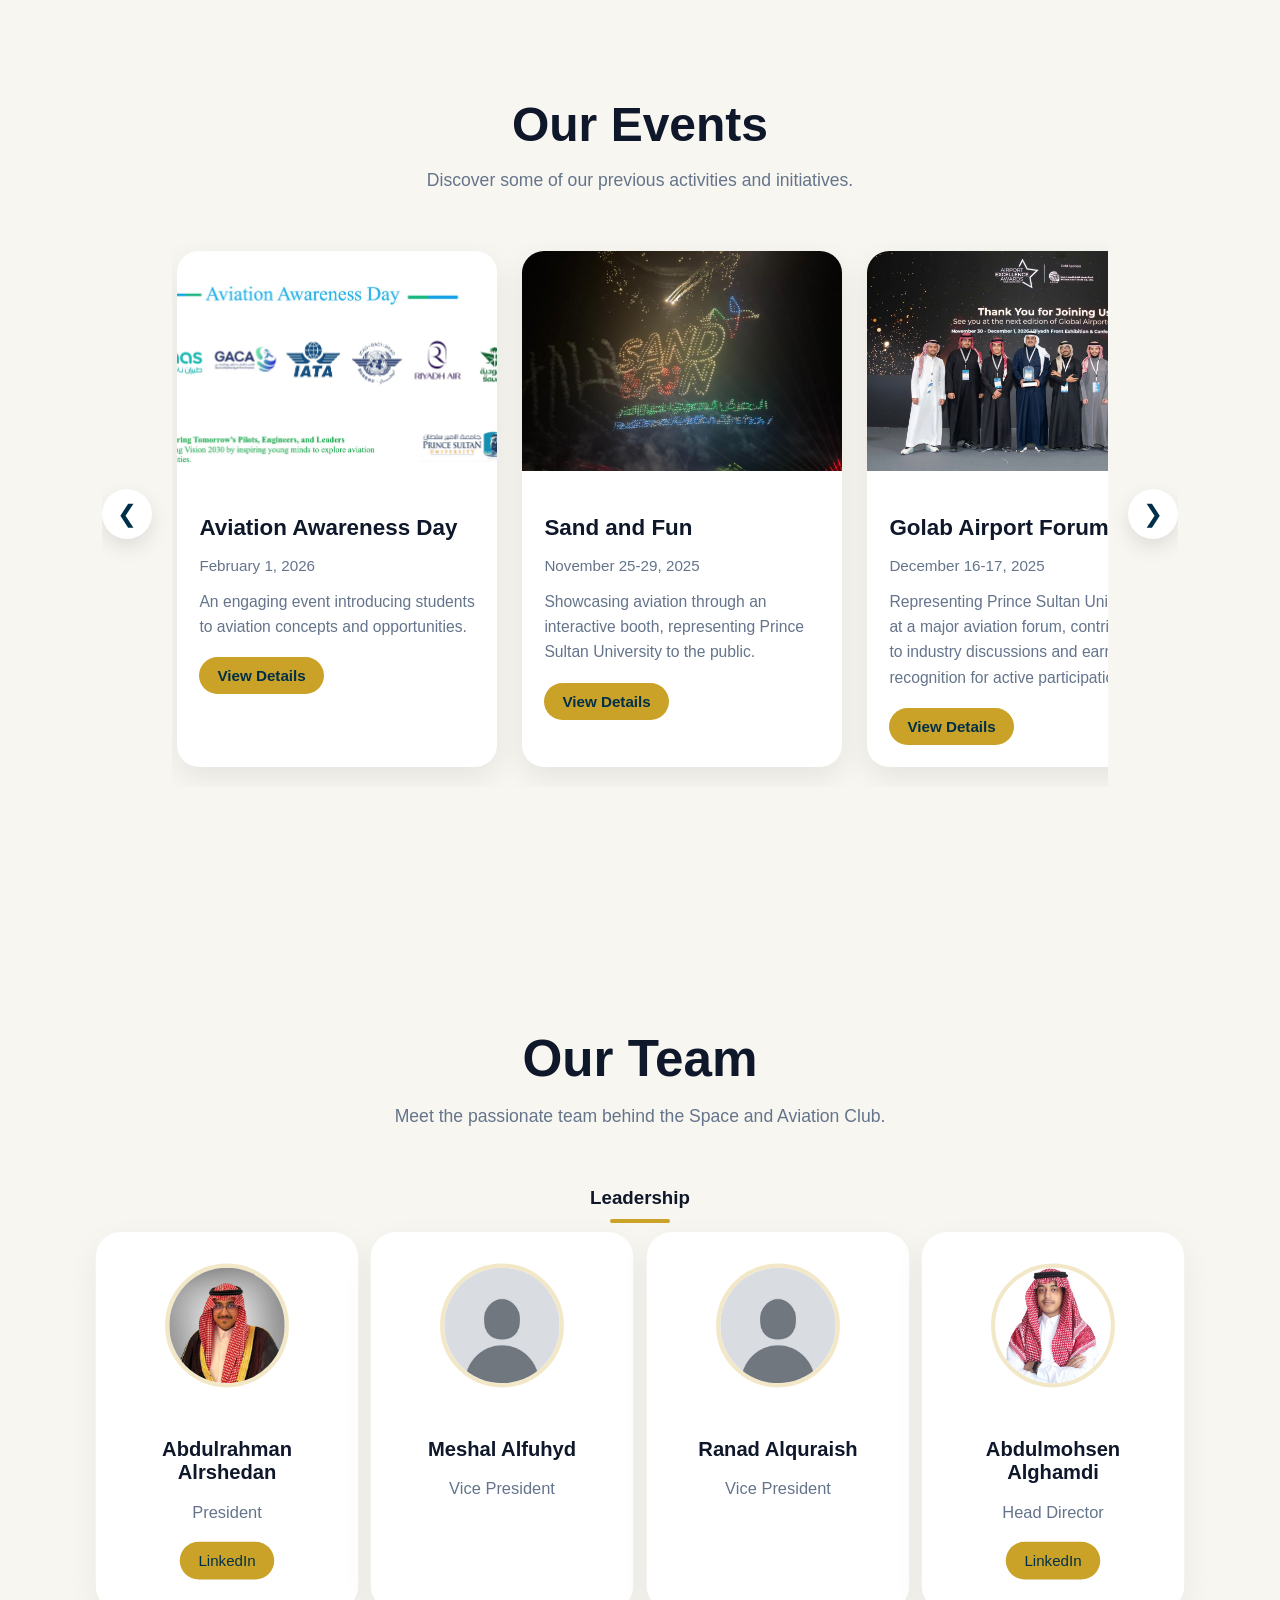
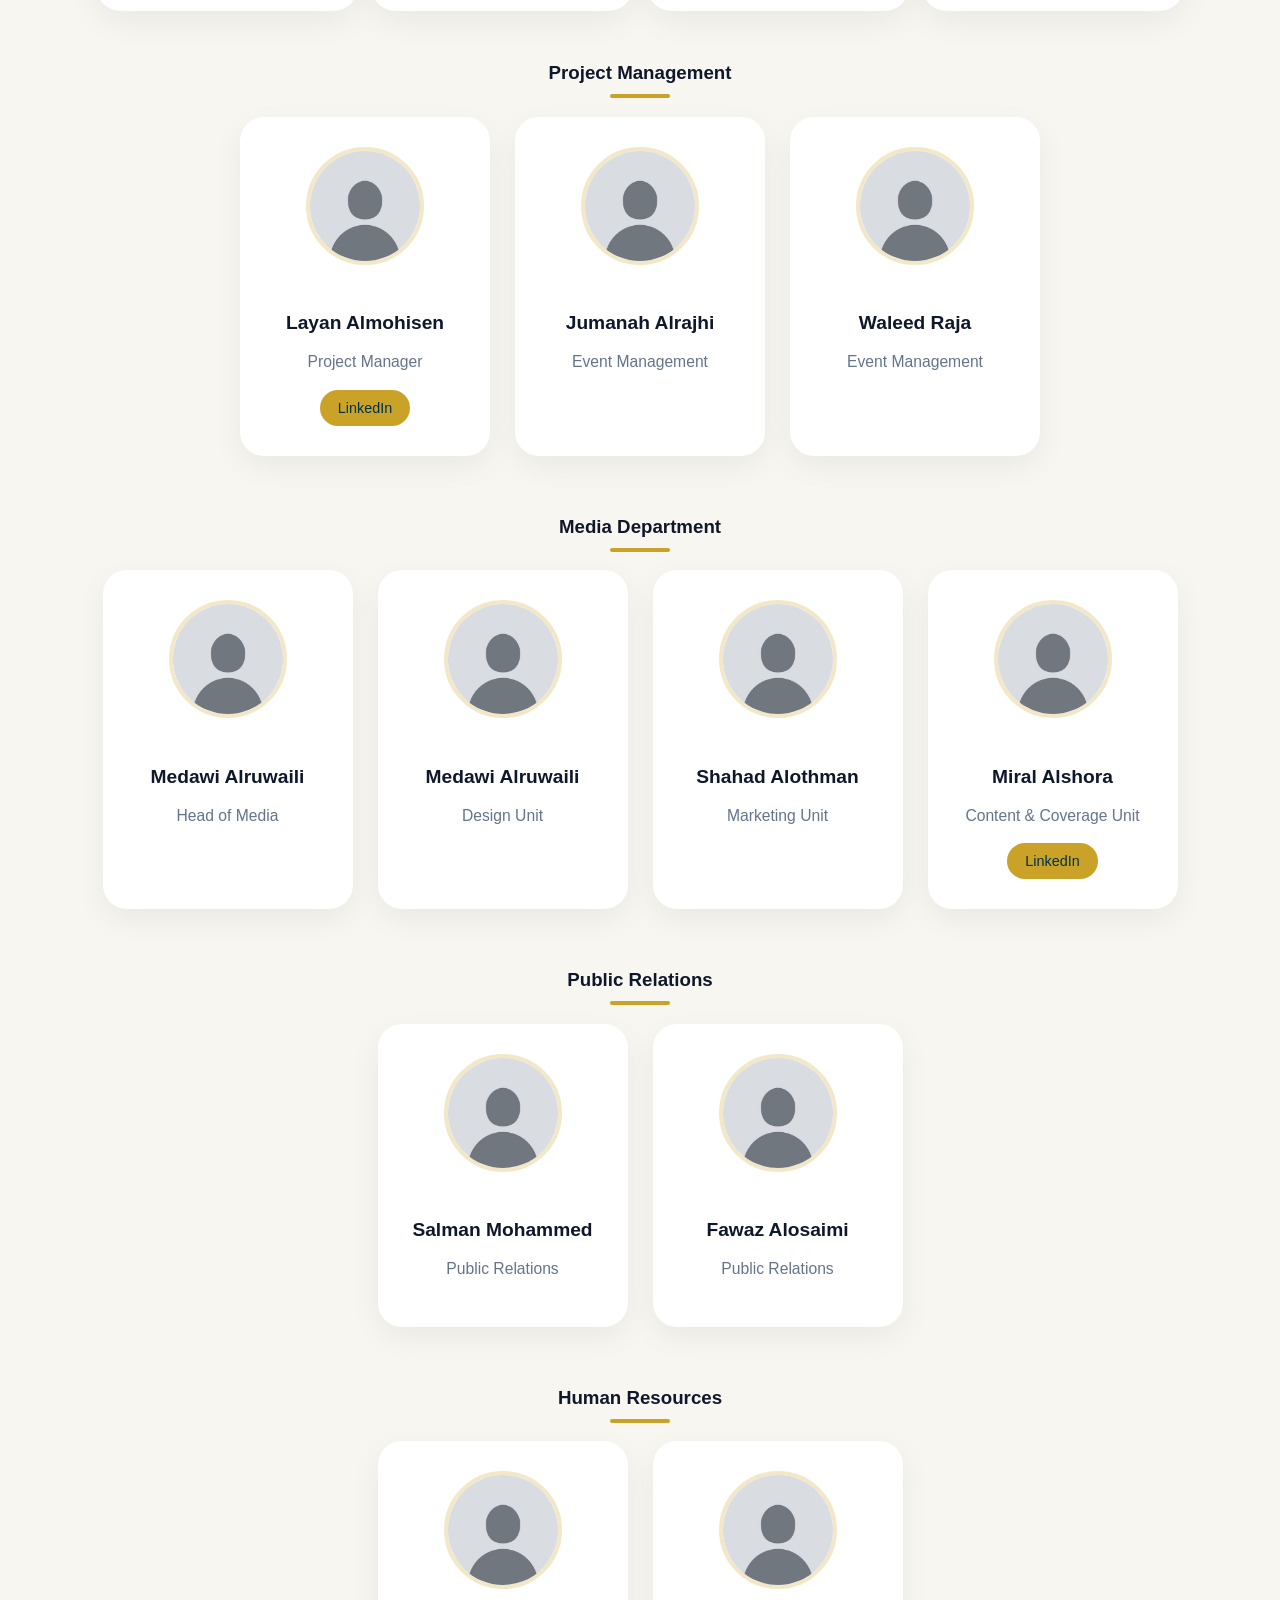
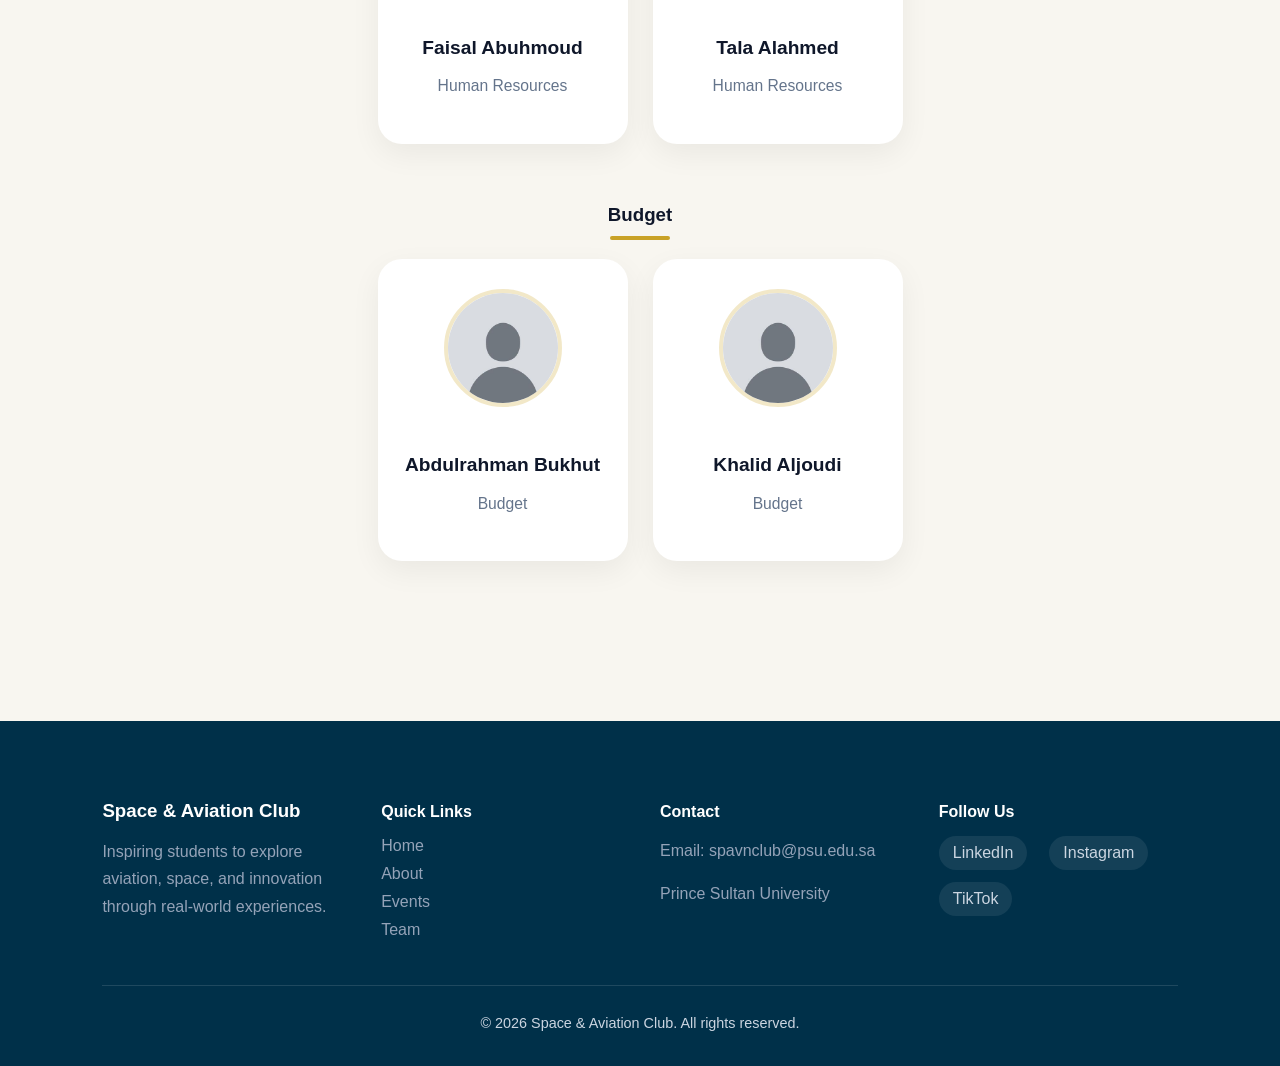
==== commit 4fffbf07: "Update index.html" ====
--- a/index.html
+++ b/index.html
@@ -158,14 +158,14 @@
                     <img src="images/team-placeholder.jpg" alt="Vice President" class="team-avatar">
                     <h4>Meshal Alfuhyd</h4>
                     <p class="team-role">Vice President</p>
-                    <a href="#" target="_blank" class="linkedin-link">LinkedIn</a>
+                  
                 </div>
 
                 <div class="team-card">
                     <img src="images/team-placeholder.jpg" alt="Vice President" class="team-avatar">
                     <h4>Ranad Alquraish</h4>
                     <p class="team-role">Vice President</p>
-                    <a href="#" target="_blank" class="linkedin-link">LinkedIn</a>
+                    
                 </div>
 
                 <div class="team-card">
@@ -193,14 +193,13 @@
                     <img src="images/team-placeholder.jpg" alt="Event Management" class="team-avatar">
                     <h4>Jumanah Alrajhi</h4>
                     <p class="team-role">Event Management</p>
-                    <a href="#" target="_blank" class="linkedin-link">LinkedIn</a>
+                   
                 </div>
 
                 <div class="team-card">
                     <img src="images/team-placeholder.jpg" alt="Event Management" class="team-avatar">
                     <h4>Waleed Raja</h4>
                     <p class="team-role">Event Management</p>
-                    <a href="#" target="_blank" class="linkedin-link">LinkedIn</a>
                 </div>
             </div>
         </div>
@@ -212,21 +211,21 @@
                     <img src="images/team-placeholder.jpg" alt="Head of Media" class="team-avatar">
                     <h4>Medawi Alruwaili</h4>
                     <p class="team-role">Head of Media</p>
-                    <a href="#" target="_blank" class="linkedin-link">LinkedIn</a>
+                    
                 </div>
 
                 <div class="team-card">
                     <img src="images/team-placeholder.jpg" alt="Design Unit" class="team-avatar">
                     <h4>Medawi Alruwaili</h4>
                     <p class="team-role">Design Unit</p>
-                    <a href="#" target="_blank" class="linkedin-link">LinkedIn</a>
+                   
                 </div>
 
                 <div class="team-card">
                     <img src="images/team-placeholder.jpg" alt="Marketing Unit" class="team-avatar">
                     <h4>Shahad Alothman</h4>
                     <p class="team-role">Marketing Unit</p>
-                    <a href="#" target="_blank" class="linkedin-link">LinkedIn</a>
+                    
                 </div>
 
                 <div class="team-card">
@@ -246,14 +245,14 @@
                     <img src="images/team-placeholder.jpg" alt="Public Relations" class="team-avatar">
                     <h4>Salman Mohammed</h4>
                     <p class="team-role">Public Relations</p>
-                    <a href="#" target="_blank" class="linkedin-link">LinkedIn</a>
+                   
                 </div>
 
                 <div class="team-card">
                     <img src="images/team-placeholder.jpg" alt="Public Relations" class="team-avatar">
                     <h4>Fawaz Alosaimi</h4>
                     <p class="team-role">Public Relations</p>
-                    <a href="#" target="_blank" class="linkedin-link">LinkedIn</a>
+                    
                 </div>
             </div>
         </div>
@@ -265,14 +264,14 @@
                     <img src="images/team-placeholder.jpg" alt="Human Resources" class="team-avatar">
                     <h4>Faisal Abuhmoud</h4>
                     <p class="team-role">Human Resources</p>
-                    <a href="#" target="_blank" class="linkedin-link">LinkedIn</a>
+                    
                 </div>
 
                 <div class="team-card">
                     <img src="images/team-placeholder.jpg" alt="Human Resources" class="team-avatar">
                     <h4>Tala Alahmed</h4>
                     <p class="team-role">Human Resources</p>
-                    <a href="#" target="_blank" class="linkedin-link">LinkedIn</a>
+                   
                 </div>
             </div>
         </div>
@@ -284,14 +283,14 @@
                     <img src="images/team-placeholder.jpg" alt="Budget" class="team-avatar">
                     <h4>Abdulrahman Bukhut</h4>
                     <p class="team-role">Budget</p>
-                    <a href="#" target="_blank" class="linkedin-link">LinkedIn</a>
+                   
                 </div>
 
                 <div class="team-card">
                     <img src="images/team-placeholder.jpg" alt="Budget" class="team-avatar">
                     <h4>Khalid Aljoudi</h4>
                     <p class="team-role">Budget</p>
-                    <a href="#" target="_blank" class="linkedin-link">LinkedIn</a>
+                   
                 </div>
             </div>
         </div>
@@ -344,4 +343,4 @@
     <script src="JS/script.js"></script>
 </body>
 
-</html>+</html>
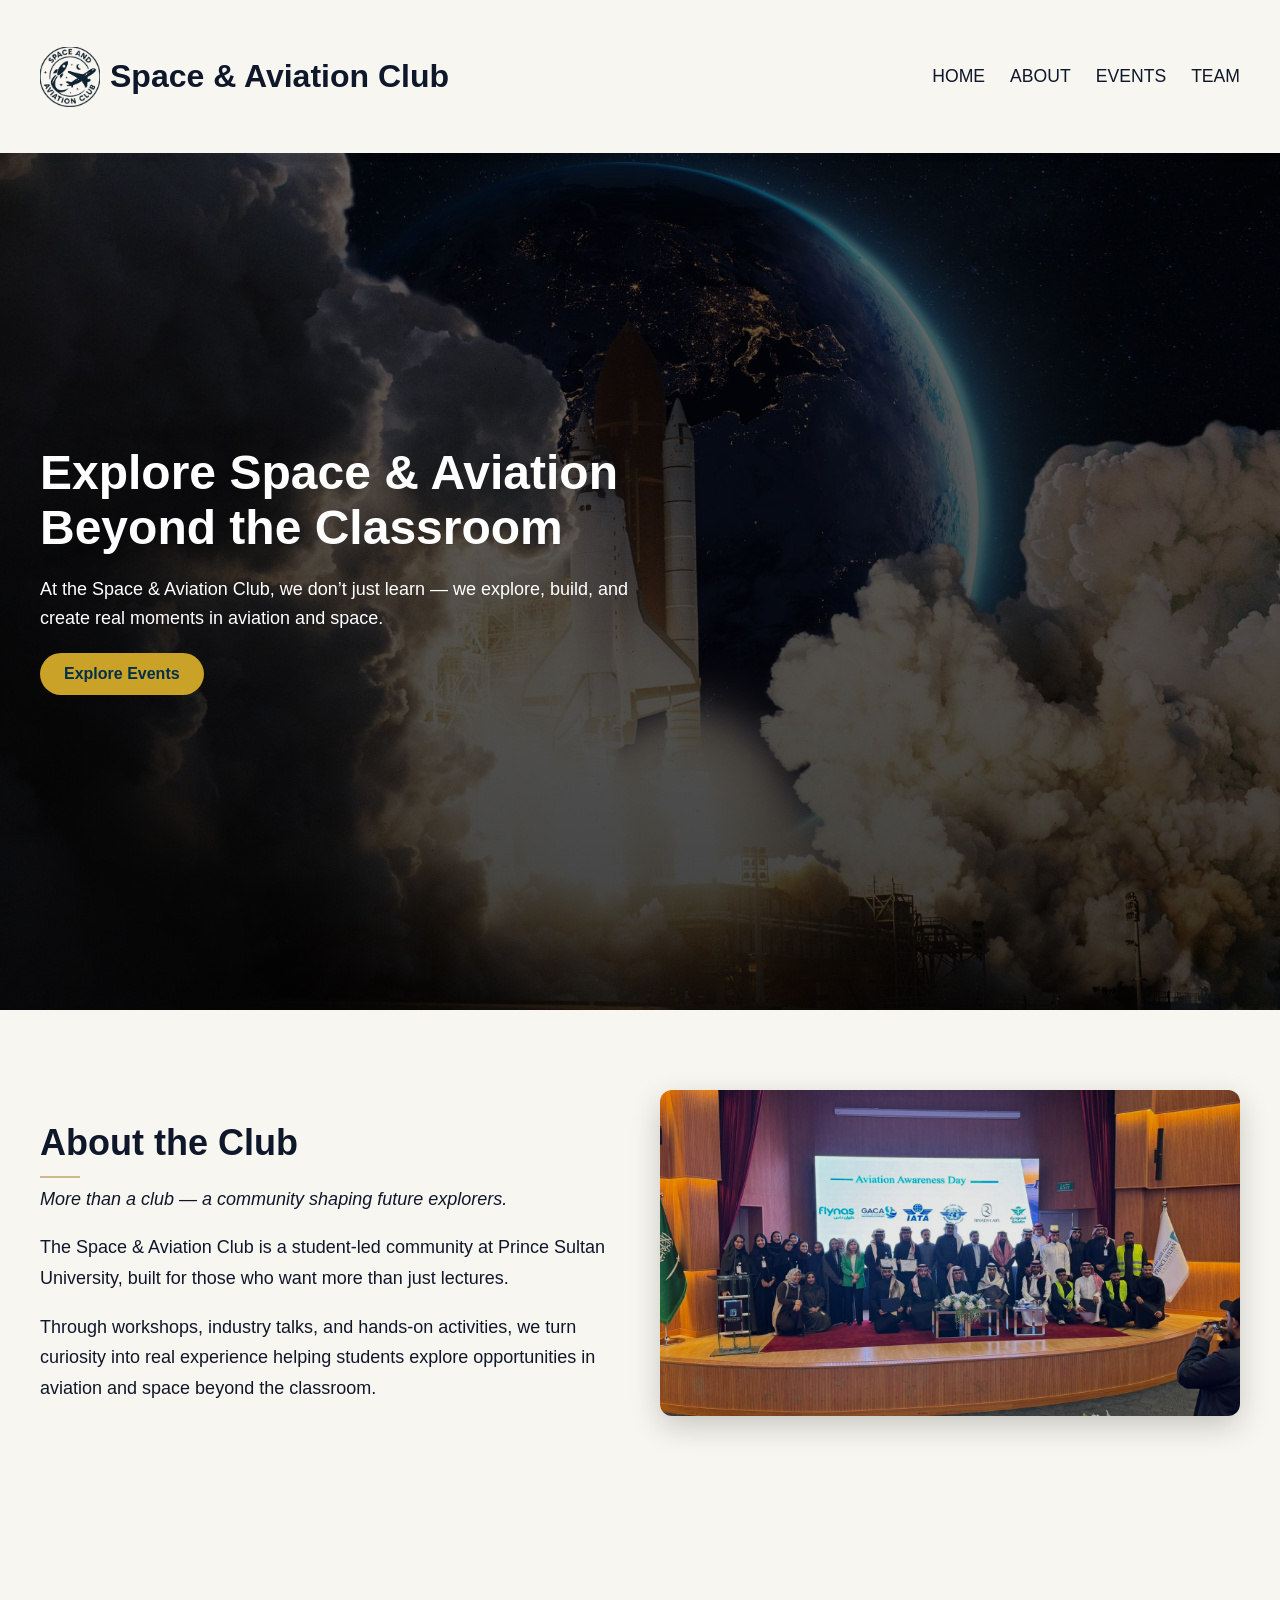
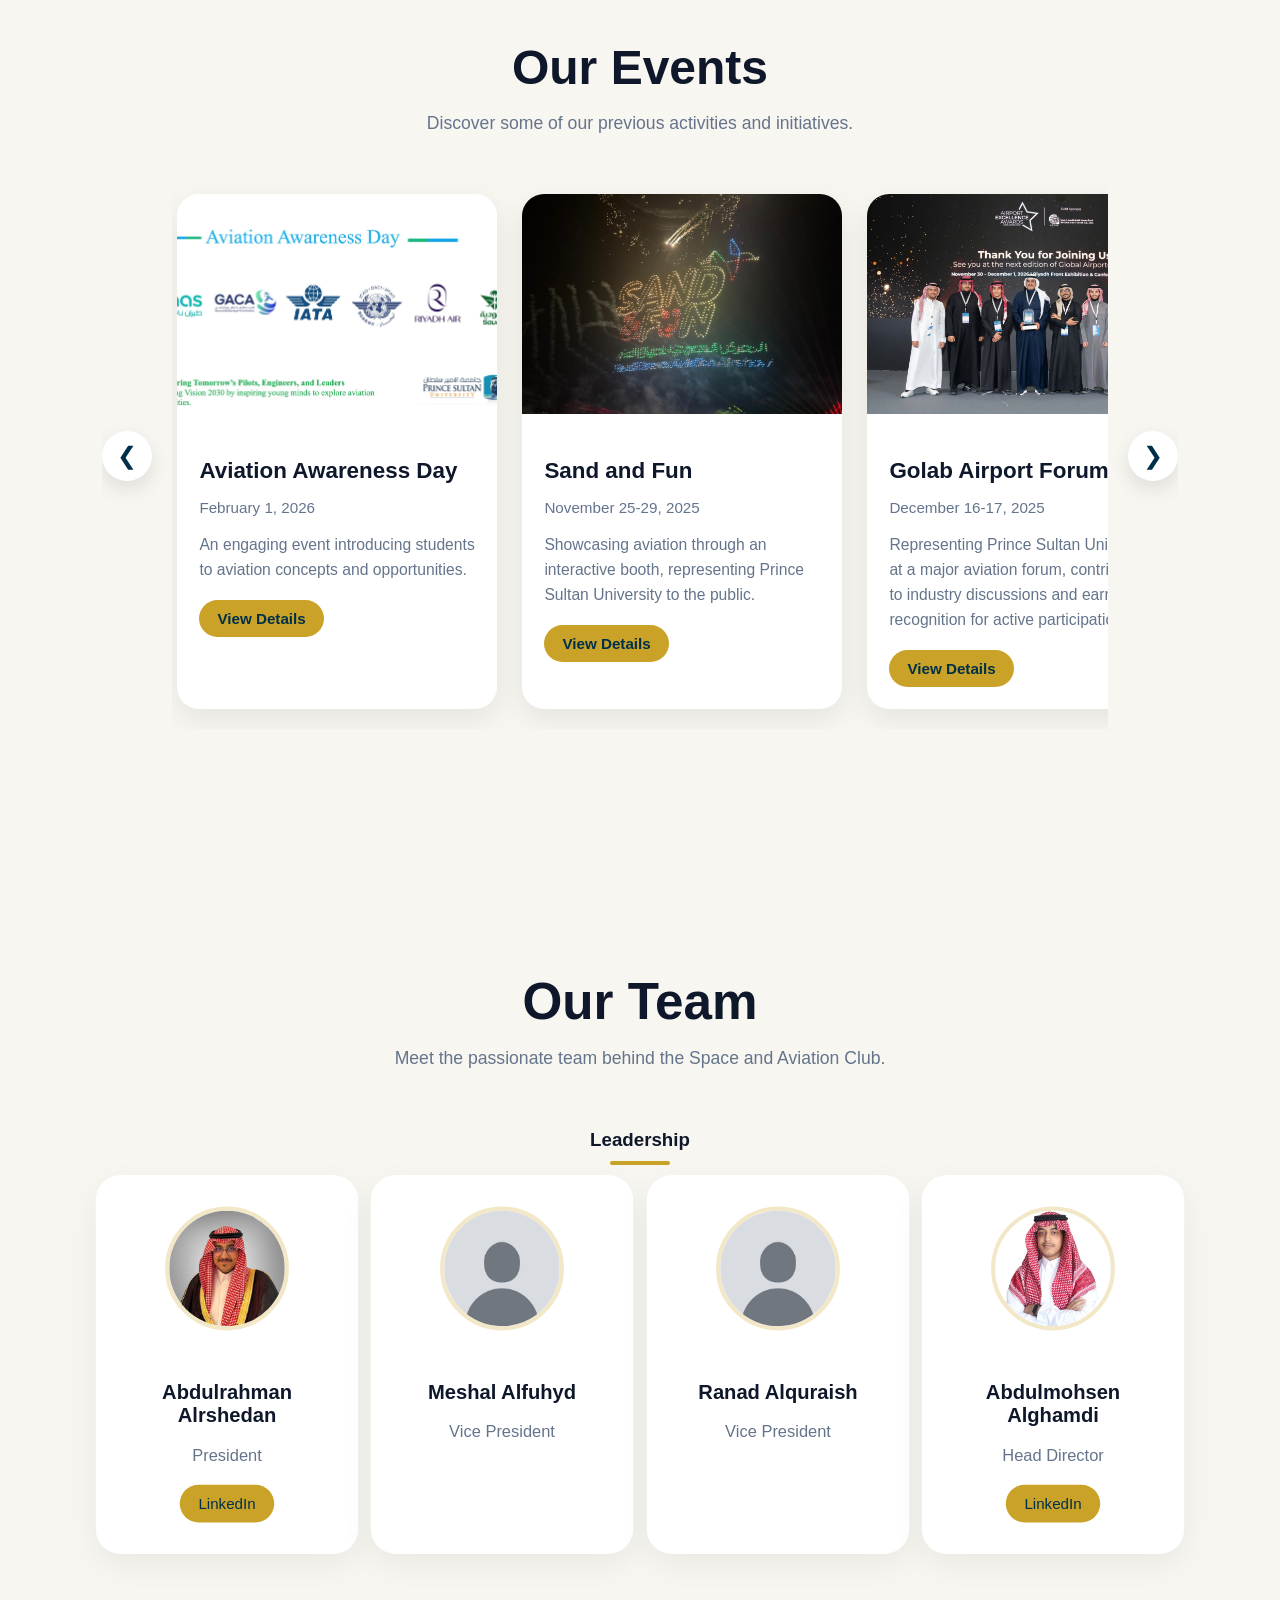
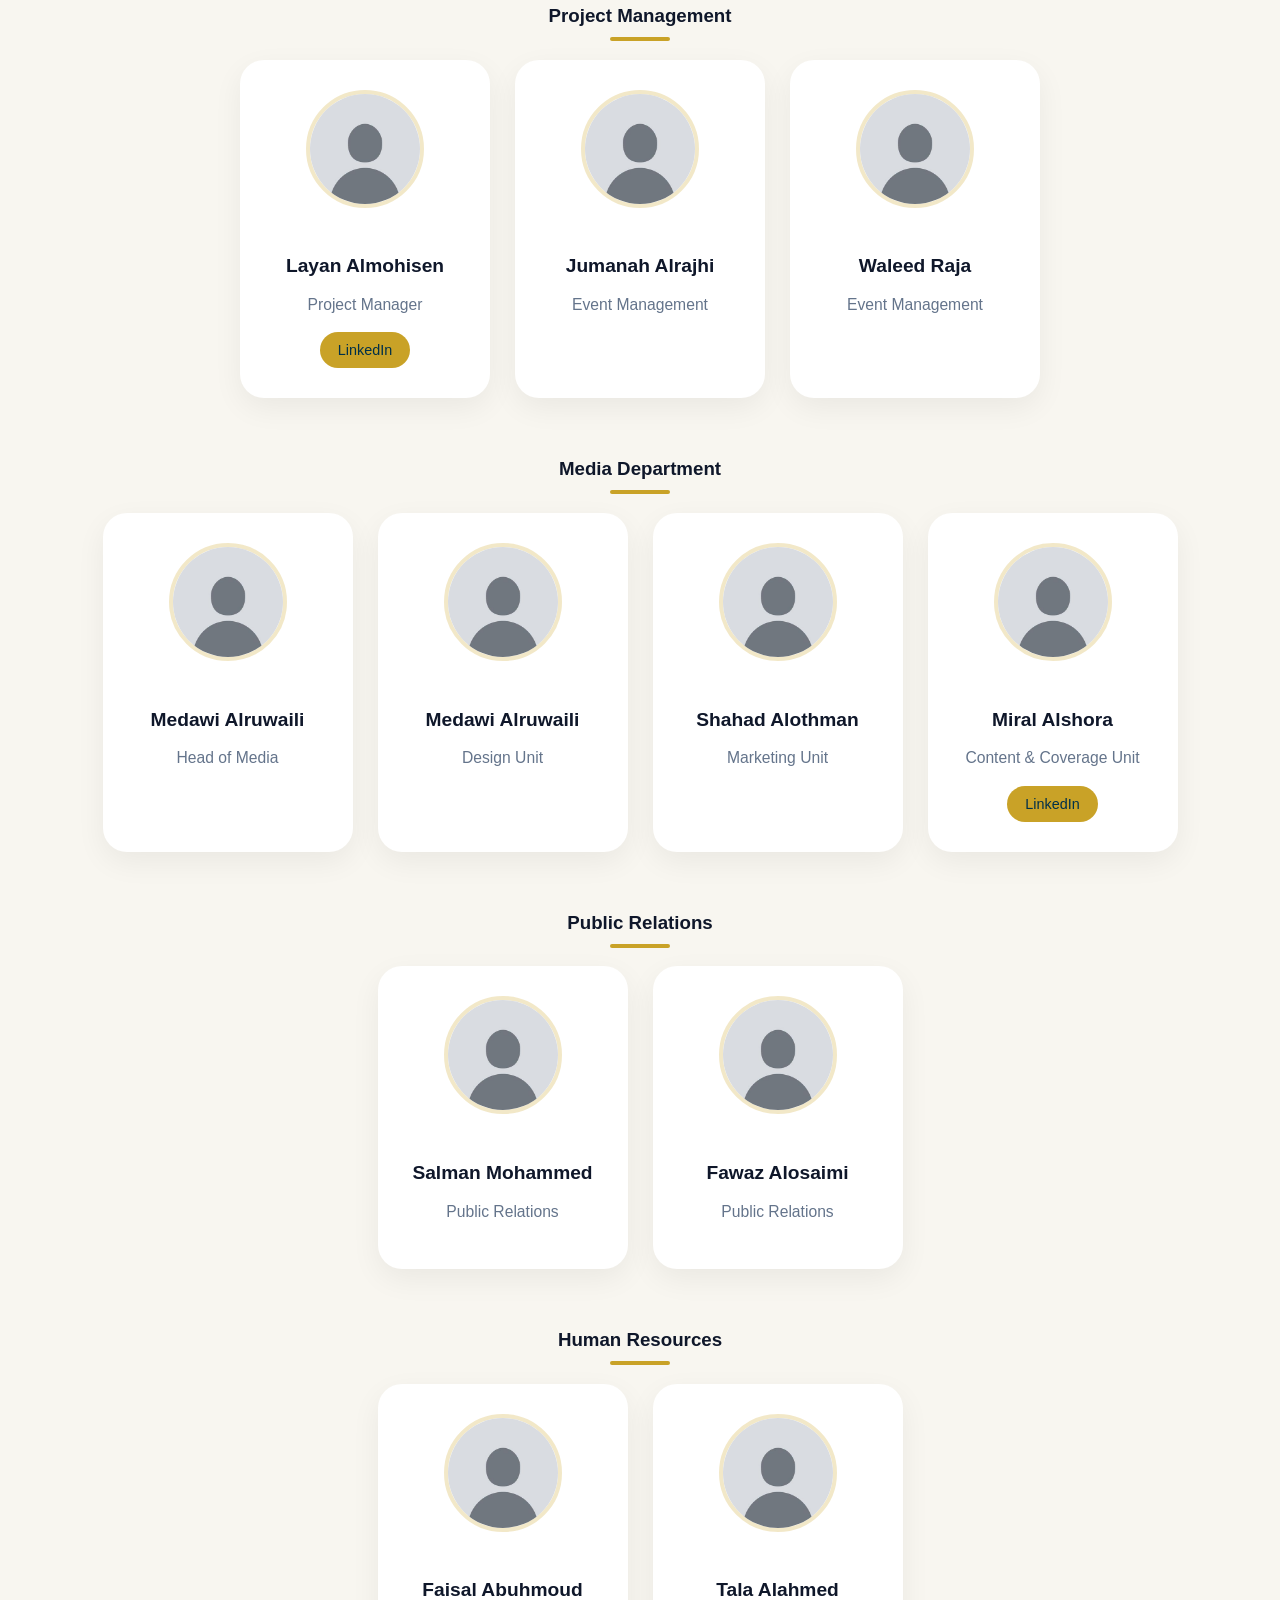
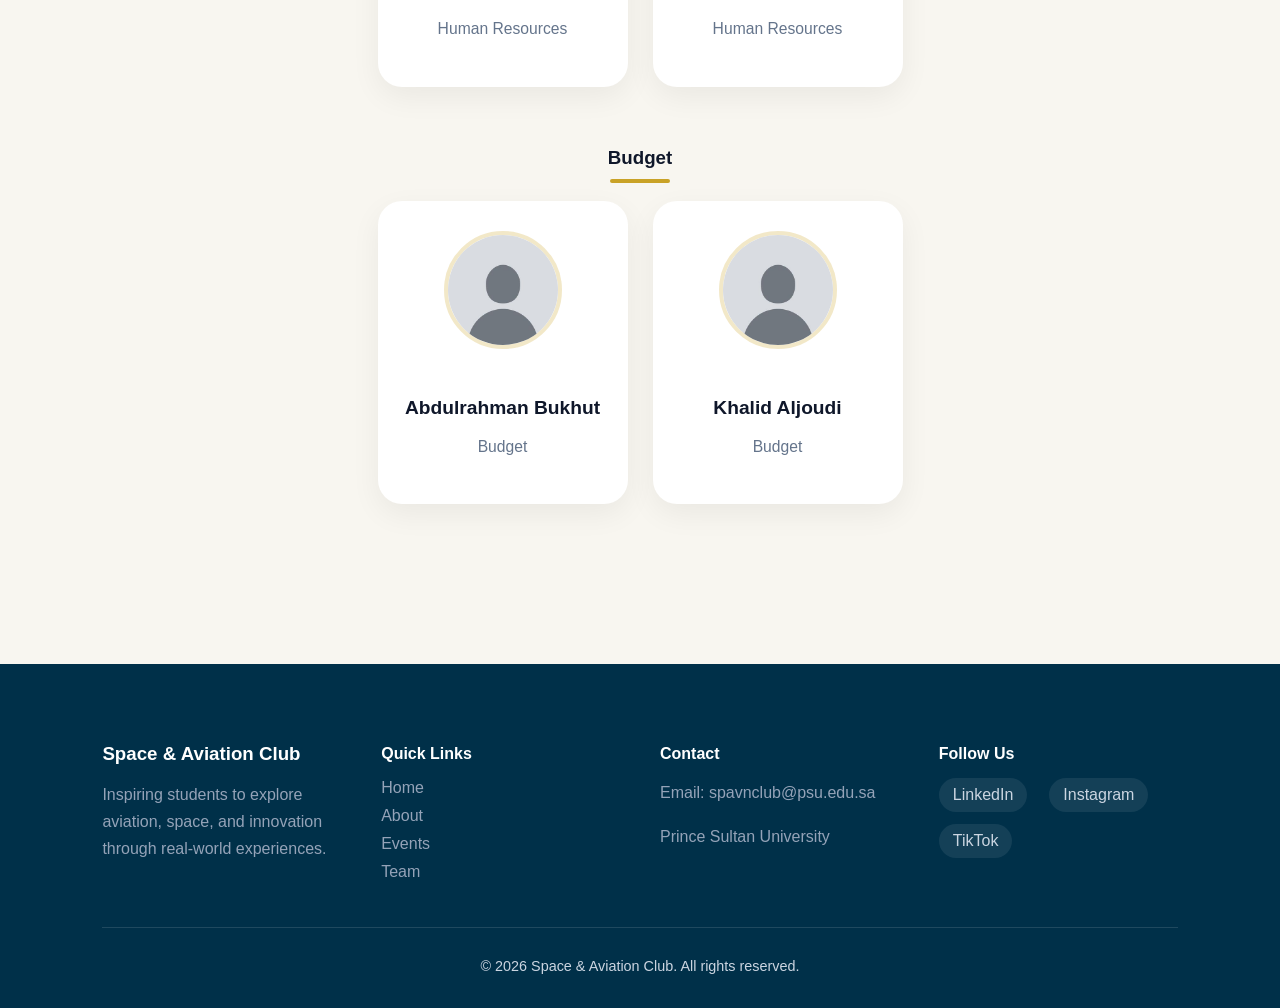
==== commit 702cf5dd: "Update index.html" ====
--- a/index.html
+++ b/index.html
@@ -34,10 +34,10 @@
 
     <section id="hero">
         <div class="hero-content">
-            <h2>Explore the World of Space and Aviation</h2>
+            <h2>Explore Space & Aviation Beyond the Classroom</h2>
             <p>
-                Welcome to the Space and Aviation Club at Prince Sultan University,
-                where passion meets learning, innovation, and discovery.
+                At the Space & Aviation Club, we don’t just learn —
+                we explore, build, and create real moments in aviation and space.
             </p>
             <a href="#events" class="btn">Explore Events</a>
         </div>
@@ -48,18 +48,17 @@
             <h2>About the Club</h2>
 
             <p class="tagline">
-                More than a club — a community building future explorers.
+                More than a club — a community shaping future explorers.
             </p>
 
             <p>
-                The Space and Aviation Club at Prince Sultan University is a student-led community dedicated to
-                exploring the world of aerospace through hands-on experiences, events, and knowledge sharing.
+                The Space & Aviation Club is a student-led community at Prince Sultan University, built for those who
+                want more than just lectures.
             </p>
 
             <p>
-                Through workshops, industry talks, and interactive activities, we aim to bridge the gap between passion
-                and real-world application, empowering students to discover opportunities in aviation and space beyond
-                the classroom.
+               Through workshops, industry talks, and hands-on activities, we turn curiosity into real experience 
+                helping students explore opportunities in aviation and space beyond the classroom.
             </p>
         </div>
 
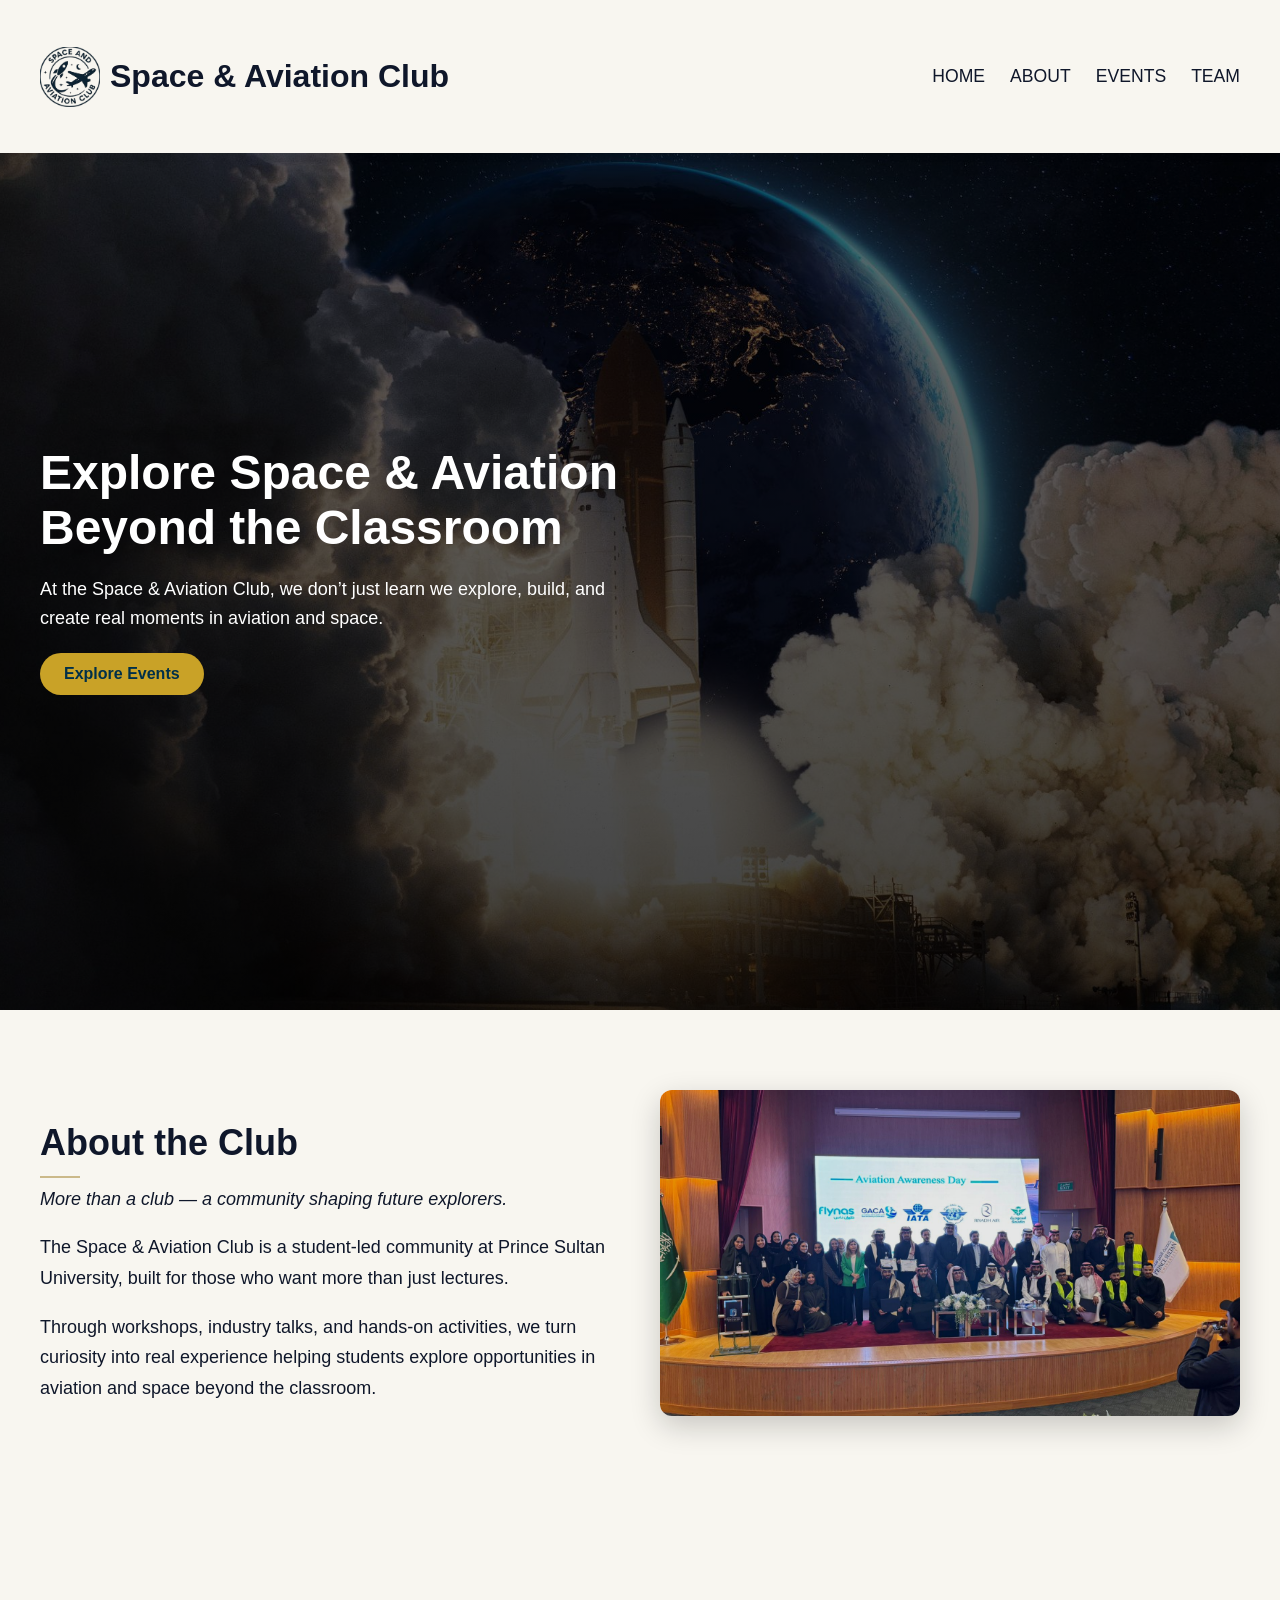
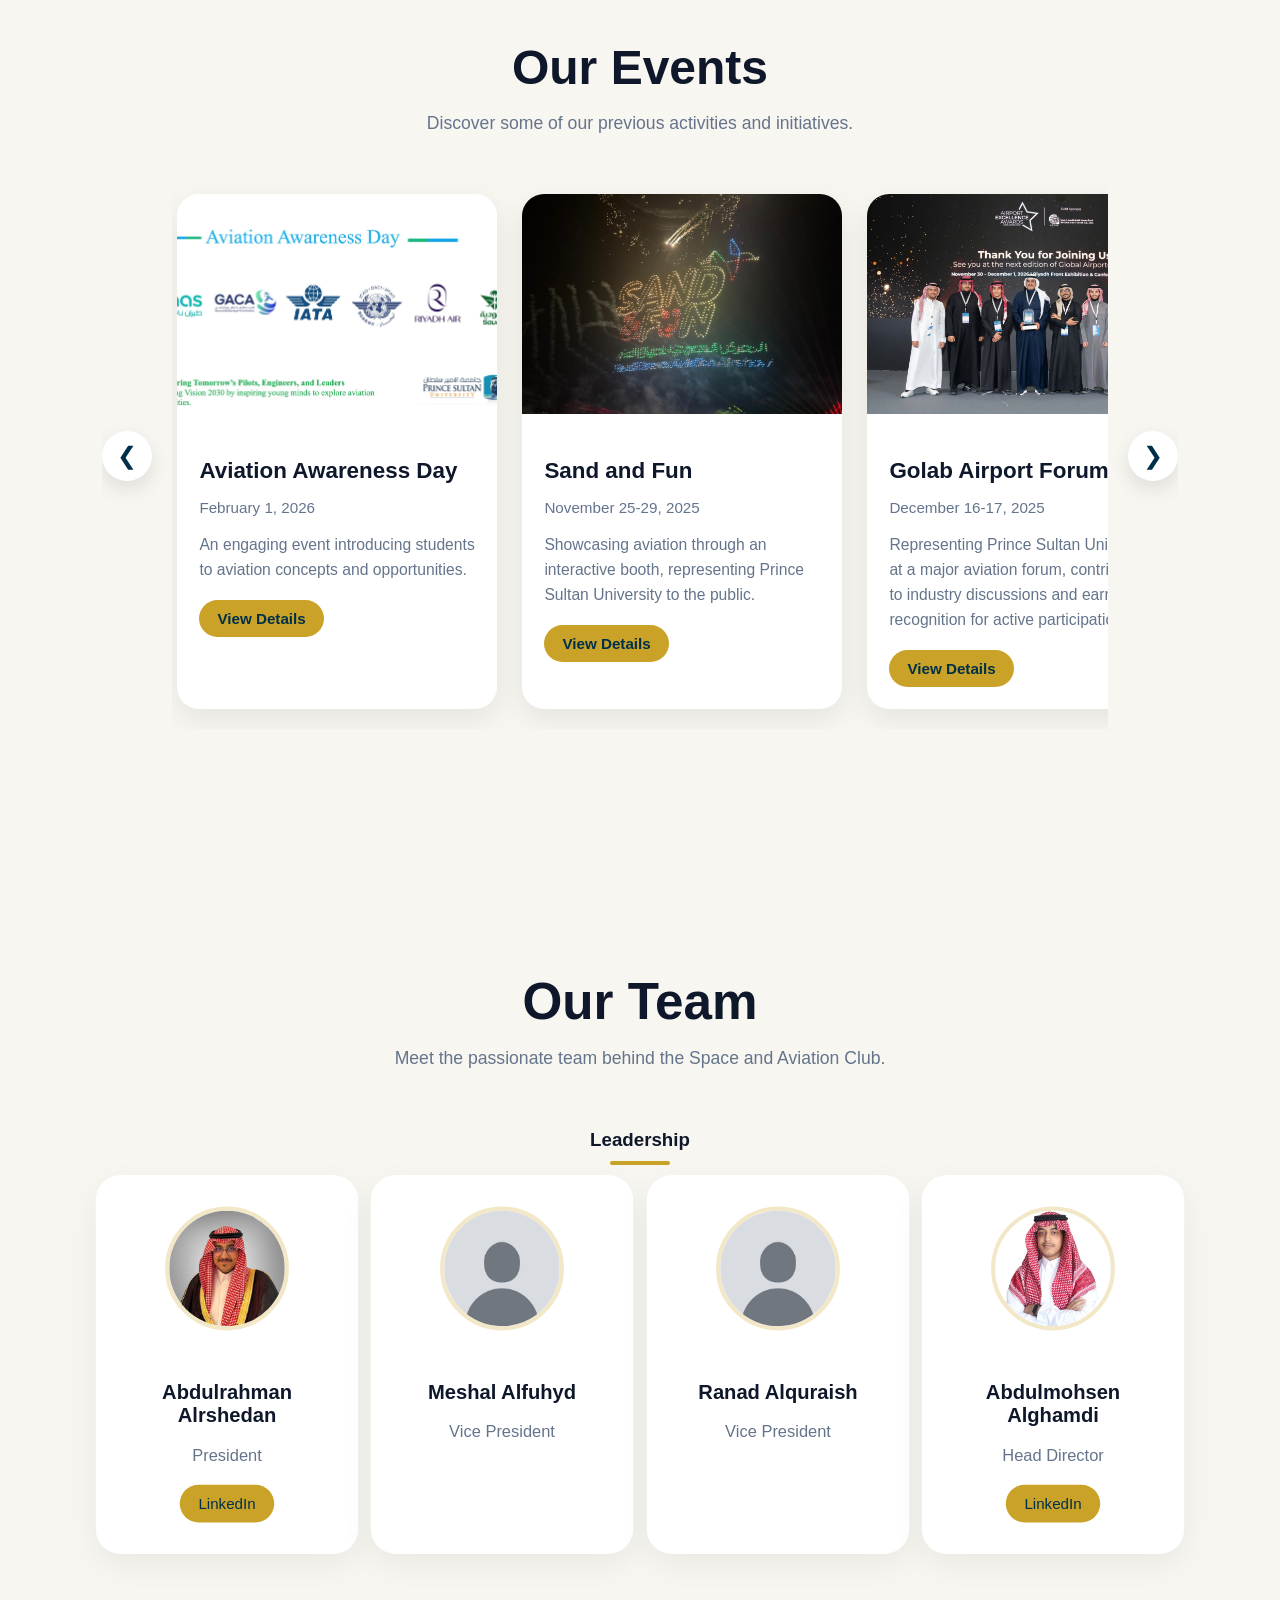
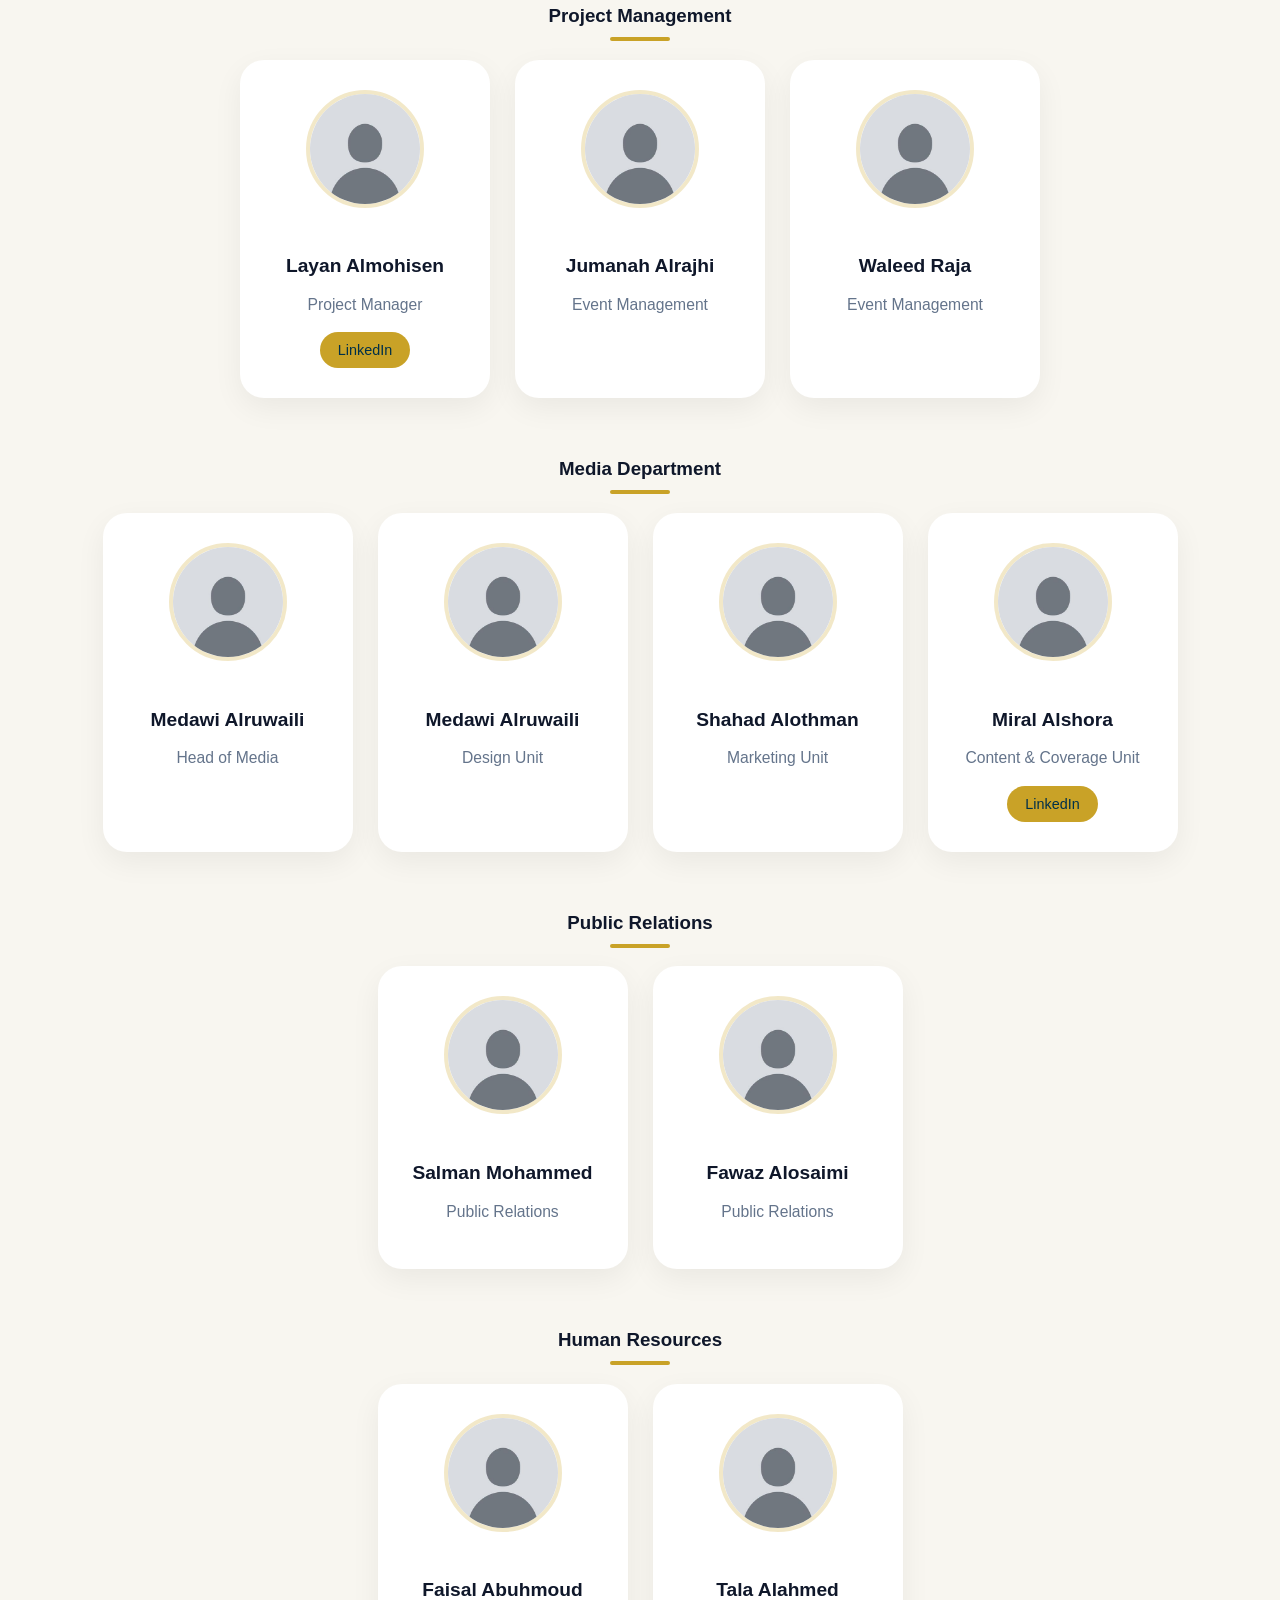
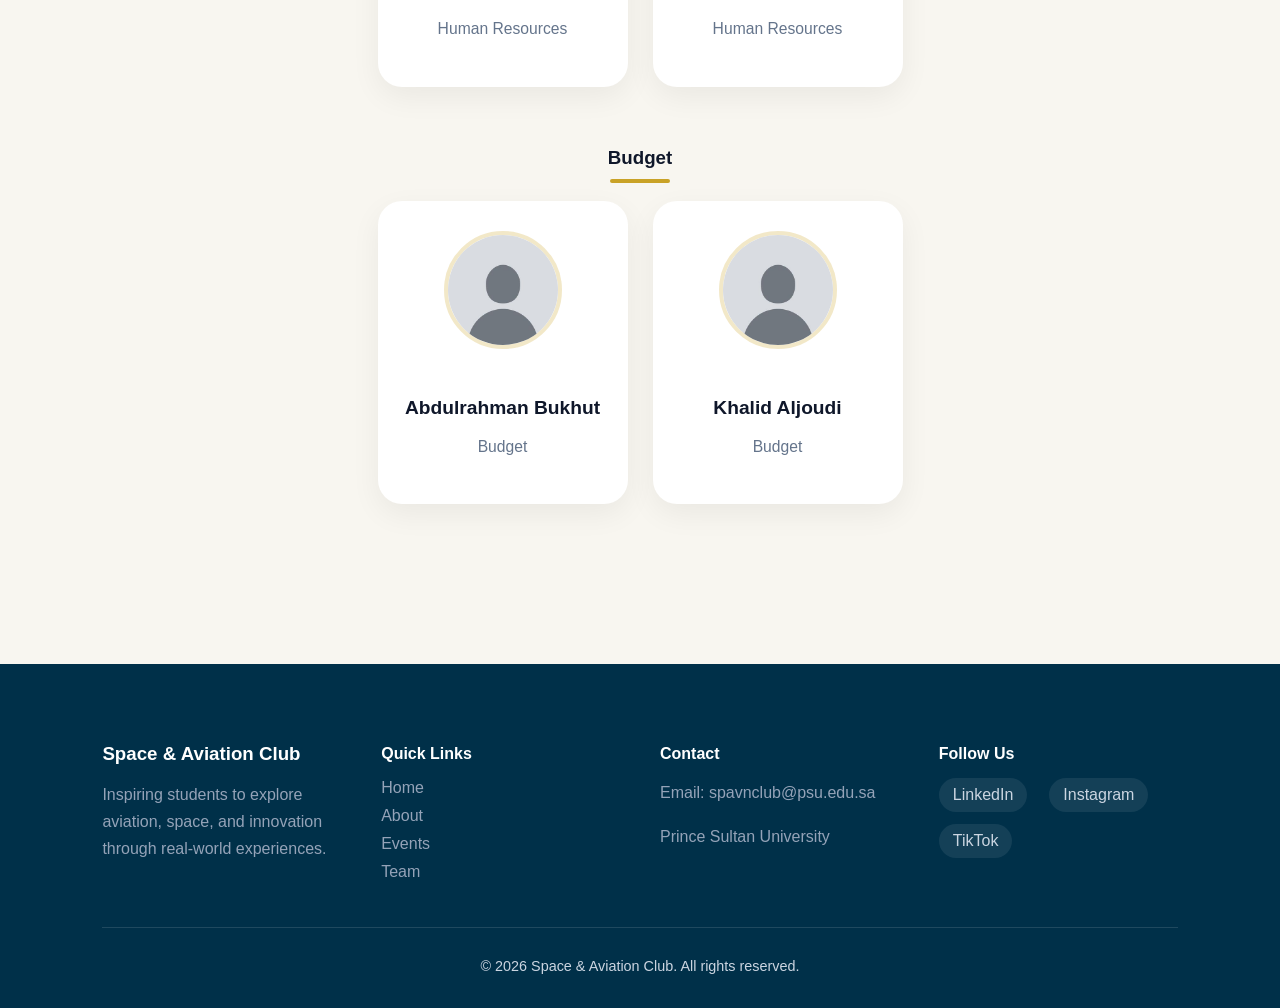
==== commit 415a025f: "Update index.html" ====
--- a/index.html
+++ b/index.html
@@ -36,7 +36,7 @@
         <div class="hero-content">
             <h2>Explore Space & Aviation Beyond the Classroom</h2>
             <p>
-                At the Space & Aviation Club, we don’t just learn —
+                At the Space & Aviation Club, we don’t just learn 
                 we explore, build, and create real moments in aviation and space.
             </p>
             <a href="#events" class="btn">Explore Events</a>
